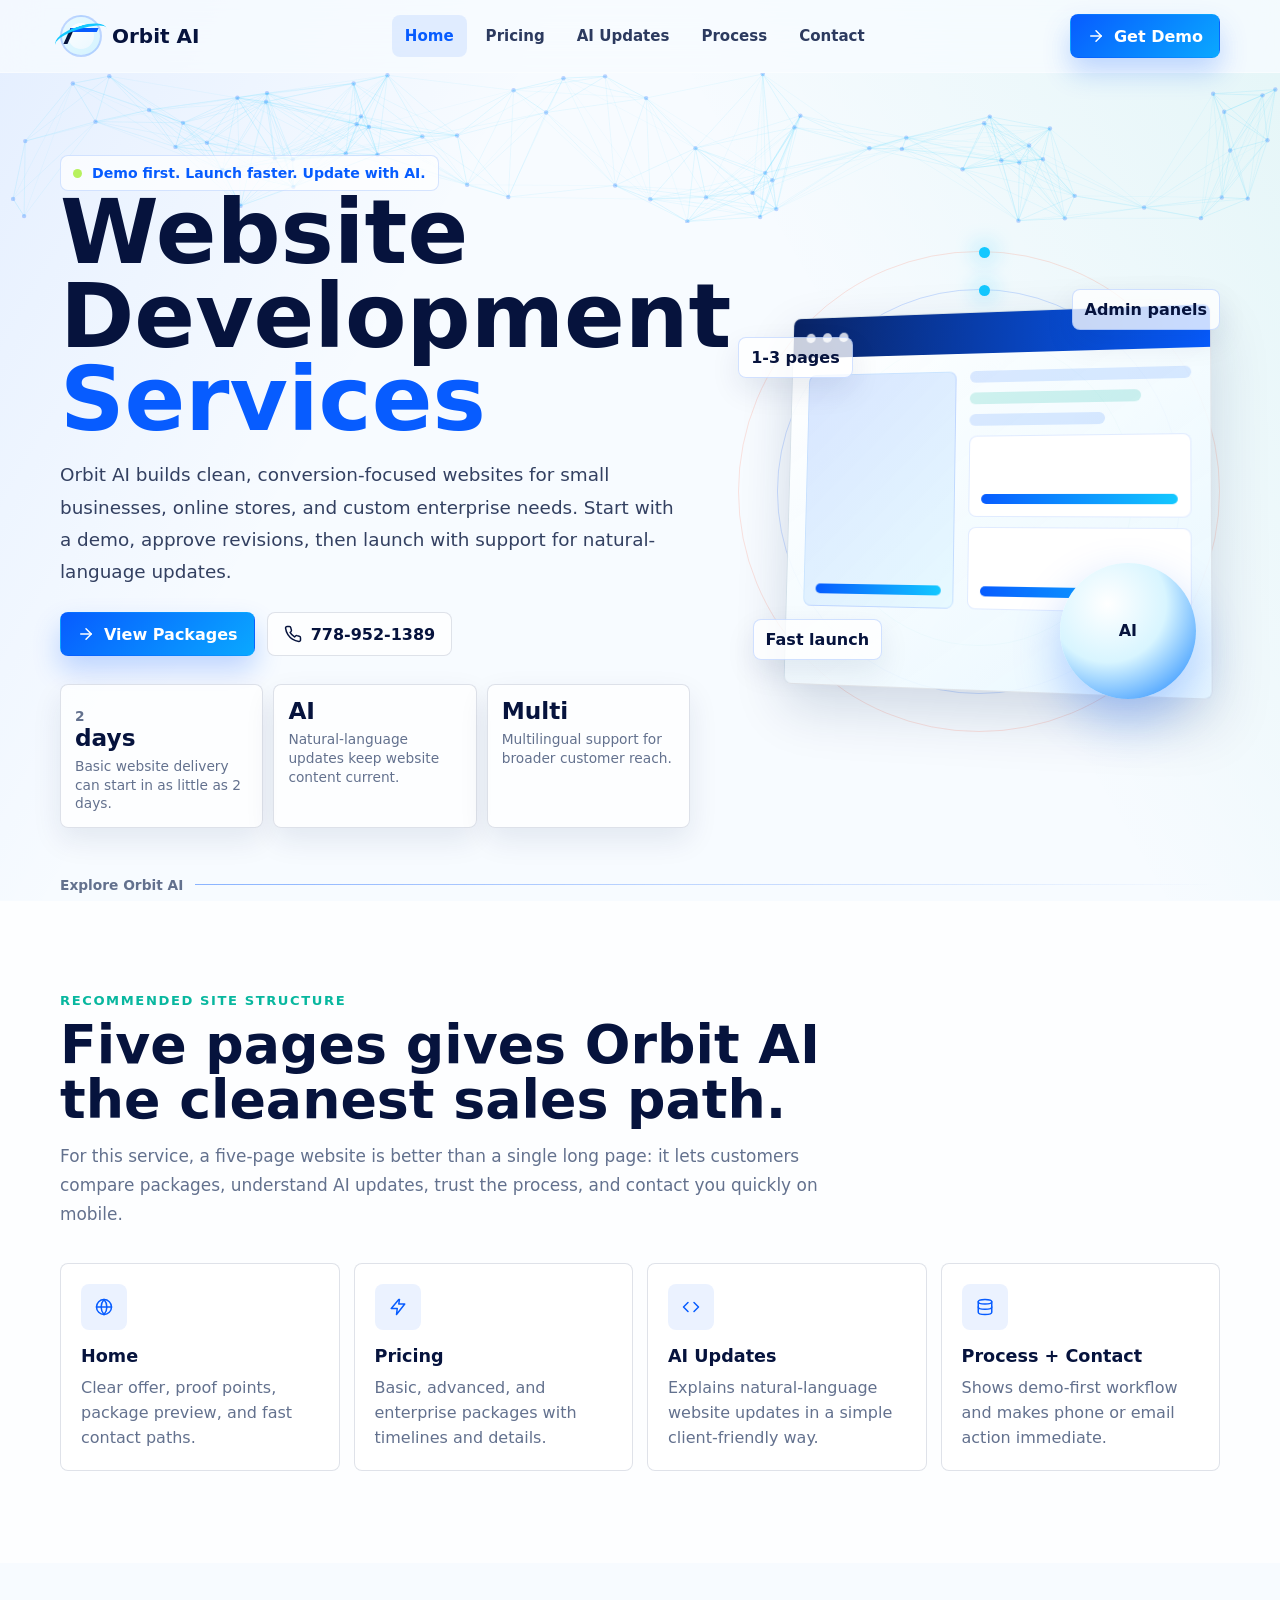
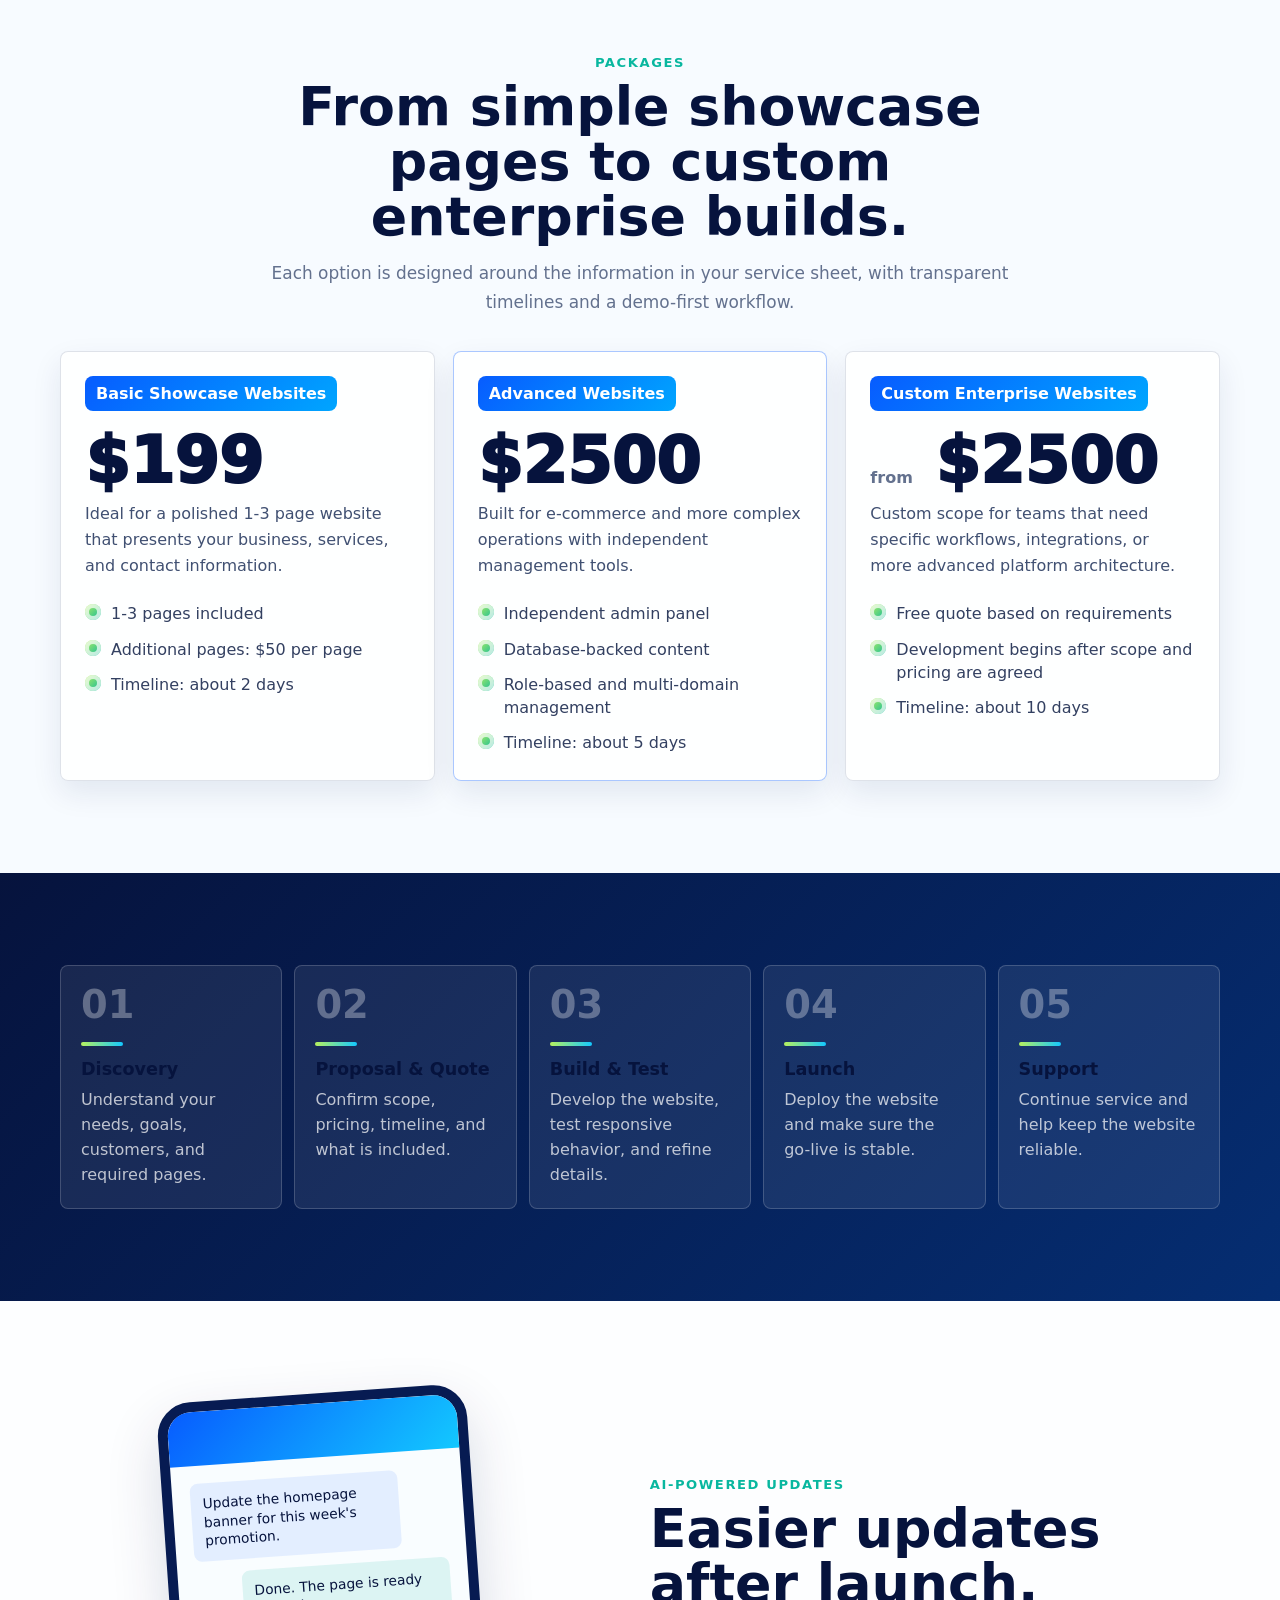
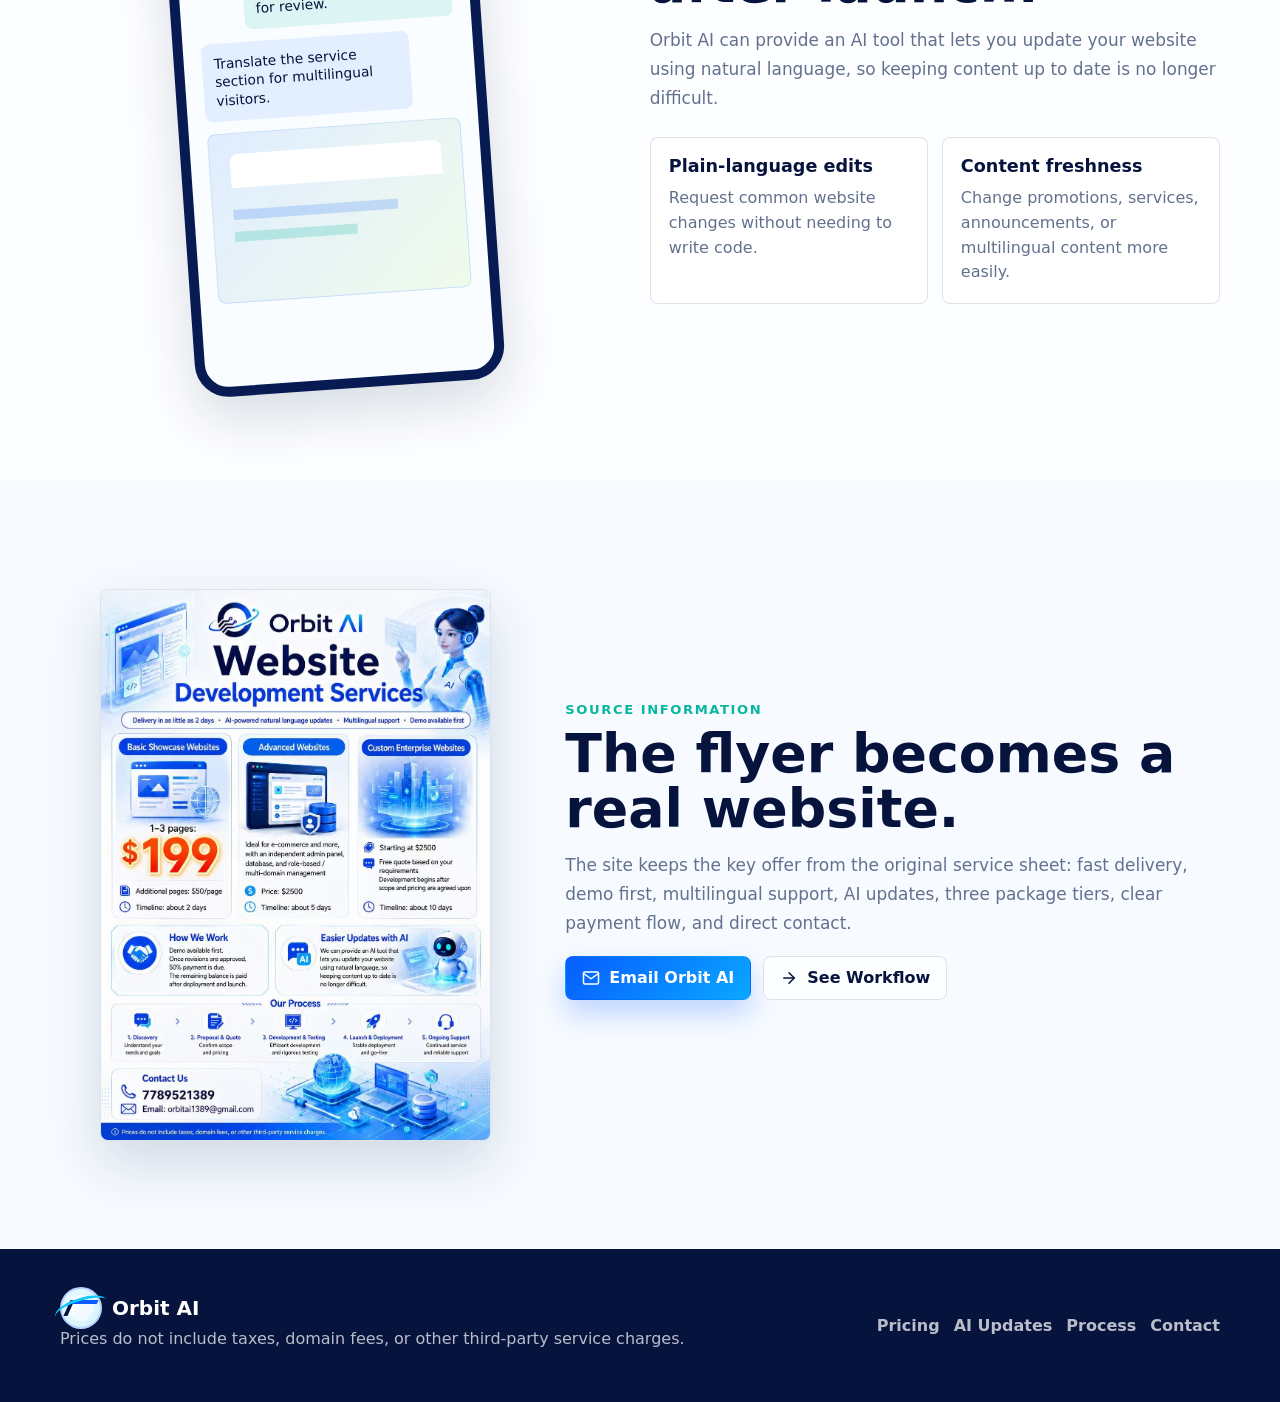
==== index.html @ 285c605f "Build Orbit AI website" ====
<!doctype html>
<html lang="en">
  <head>
    <meta charset="utf-8">
    <meta name="viewport" content="width=device-width, initial-scale=1">
    <title>Orbit AI - Website Development Services</title>
    <meta name="description" content="Orbit AI builds fast, multilingual websites with AI-powered updates, demos first, and launch timelines starting from 2 days.">
    <link rel="stylesheet" href="styles.css">
  </head>
  <body>
    <header class="site-header">
      <div class="nav-wrap">
        <a class="brand" href="index.html" aria-label="Orbit AI home"><span class="brand-mark"></span><span>Orbit AI</span></a>
        <nav class="nav-links" aria-label="Main navigation">
          <a class="active" href="index.html">Home</a>
          <a href="pricing.html">Pricing</a>
          <a href="ai-updates.html">AI Updates</a>
          <a href="process.html">Process</a>
          <a href="contact.html">Contact</a>
        </nav>
        <div class="nav-actions">
          <a class="button primary" href="contact.html" data-icon="arrow">Get Demo</a>
          <button class="icon-button" type="button" data-menu aria-label="Open menu" aria-expanded="false"></button>
        </div>
      </div>
    </header>

    <main>
      <section class="hero">
        <canvas class="mesh-canvas" aria-hidden="true"></canvas>
        <div class="hero-inner">
          <div>
            <div class="eyebrow reveal"><span class="pulse-dot"></span>Demo first. Launch faster. Update with AI.</div>
            <h1 class="reveal">Website Development <span class="accent">Services</span></h1>
            <p class="hero-copy reveal">Orbit AI builds clean, conversion-focused websites for small businesses, online stores, and custom enterprise needs. Start with a demo, approve revisions, then launch with support for natural-language updates.</p>
            <div class="hero-actions reveal">
              <a class="button primary" href="pricing.html" data-icon="arrow">View Packages</a>
              <a class="button secondary" href="tel:7789521389" data-icon="phone">778-952-1389</a>
            </div>
            <div class="hero-proof reveal">
              <div class="proof-item"><strong><span data-count="2">0</span> days</strong><span>Basic website delivery can start in as little as 2 days.</span></div>
              <div class="proof-item"><strong>AI</strong><span>Natural-language updates keep website content current.</span></div>
              <div class="proof-item"><strong>Multi</strong><span>Multilingual support for broader customer reach.</span></div>
            </div>
          </div>
          <div class="hero-visual reveal" aria-hidden="true">
            <div class="orbit-stage">
              <div class="orbit-ring"></div>
              <div class="orbit-ring"></div>
              <div class="orbit-ring"></div>
              <div class="device-shell">
                <div class="browser-top"><i></i><i></i><i></i></div>
                <div class="browser-grid">
                  <div class="browser-card tall"></div>
                  <div class="browser-lines"><span></span><span></span><span></span><div class="browser-card"></div><div class="browser-card"></div></div>
                </div>
              </div>
              <div class="ai-chip">AI</div>
              <div class="tech-pill one">1-3 pages</div>
              <div class="tech-pill two">Admin panels</div>
              <div class="tech-pill three">Fast launch</div>
            </div>
          </div>
        </div>
        <div class="scroll-cue"><span>Explore Orbit AI</span><span class="scroll-line"></span></div>
      </section>

      <section class="section white">
        <div class="container">
          <div class="section-head reveal">
            <div class="kicker">Recommended Site Structure</div>
            <h2>Five pages gives Orbit AI the cleanest sales path.</h2>
            <p class="lead">For this service, a five-page website is better than a single long page: it lets customers compare packages, understand AI updates, trust the process, and contact you quickly on mobile.</p>
          </div>
          <div class="feature-strip">
            <article class="feature-tile reveal"><div class="feature-icon" data-icon="globe"></div><h3>Home</h3><p>Clear offer, proof points, package preview, and fast contact paths.</p></article>
            <article class="feature-tile reveal"><div class="feature-icon" data-icon="spark"></div><h3>Pricing</h3><p>Basic, advanced, and enterprise packages with timelines and details.</p></article>
            <article class="feature-tile reveal"><div class="feature-icon" data-icon="code"></div><h3>AI Updates</h3><p>Explains natural-language website updates in a simple client-friendly way.</p></article>
            <article class="feature-tile reveal"><div class="feature-icon" data-icon="database"></div><h3>Process + Contact</h3><p>Shows demo-first workflow and makes phone or email action immediate.</p></article>
          </div>
        </div>
      </section>

      <section class="section" id="packages">
        <div class="container">
          <div class="section-head center reveal">
            <div class="kicker">Packages</div>
            <h2>From simple showcase pages to custom enterprise builds.</h2>
            <p class="lead">Each option is designed around the information in your service sheet, with transparent timelines and a demo-first workflow.</p>
          </div>
          <div class="plans-grid">
            <article class="plan-card reveal">
              <span class="plan-label">Basic Showcase Websites</span>
              <div class="price">$199</div>
              <p>Ideal for a polished 1-3 page website that presents your business, services, and contact information.</p>
              <ul class="check-list">
                <li>1-3 pages included</li>
                <li>Additional pages: $50 per page</li>
                <li>Timeline: about 2 days</li>
              </ul>
            </article>
            <article class="plan-card featured reveal">
              <span class="plan-label">Advanced Websites</span>
              <div class="price">$2500</div>
              <p>Built for e-commerce and more complex operations with independent management tools.</p>
              <ul class="check-list">
                <li>Independent admin panel</li>
                <li>Database-backed content</li>
                <li>Role-based and multi-domain management</li>
                <li>Timeline: about 5 days</li>
              </ul>
            </article>
            <article class="plan-card reveal">
              <span class="plan-label">Custom Enterprise Websites</span>
              <div class="price"><small>from</small> $2500</div>
              <p>Custom scope for teams that need specific workflows, integrations, or more advanced platform architecture.</p>
              <ul class="check-list">
                <li>Free quote based on requirements</li>
                <li>Development begins after scope and pricing are agreed</li>
                <li>Timeline: about 10 days</li>
              </ul>
            </article>
          </div>
        </div>
      </section>

      <section class="section dark">
        <div class="container">
          <div class="process-row">
            <article class="process-card reveal"><h3>Discovery</h3><p>Understand your needs, goals, customers, and required pages.</p></article>
            <article class="process-card reveal"><h3>Proposal & Quote</h3><p>Confirm scope, pricing, timeline, and what is included.</p></article>
            <article class="process-card reveal"><h3>Build & Test</h3><p>Develop the website, test responsive behavior, and refine details.</p></article>
            <article class="process-card reveal"><h3>Launch</h3><p>Deploy the website and make sure the go-live is stable.</p></article>
            <article class="process-card reveal"><h3>Support</h3><p>Continue service and help keep the website reliable.</p></article>
          </div>
        </div>
      </section>

      <section class="section white">
        <div class="container split">
          <div class="split-art reveal">
            <div class="phone-mock" aria-hidden="true">
              <div class="phone-top"></div>
              <div class="phone-screen">
                <div class="chat-bubble">Update the homepage banner for this week's promotion.</div>
                <div class="chat-bubble">Done. The page is ready for review.</div>
                <div class="chat-bubble">Translate the service section for multilingual visitors.</div>
                <div class="chat-result"></div>
              </div>
            </div>
          </div>
          <div class="split-copy reveal">
            <div class="kicker">AI-Powered Updates</div>
            <h2>Easier updates after launch.</h2>
            <p class="lead">Orbit AI can provide an AI tool that lets you update your website using natural language, so keeping content up to date is no longer difficult.</p>
            <div class="mini-grid">
              <article class="mini-card"><h3>Plain-language edits</h3><p>Request common website changes without needing to write code.</p></article>
              <article class="mini-card"><h3>Content freshness</h3><p>Change promotions, services, announcements, or multilingual content more easily.</p></article>
            </div>
          </div>
        </div>
      </section>

      <section class="section">
        <div class="container flyer-band">
          <figure class="flyer-frame reveal">
            <img src="assets/orbit-ai-services.jpg" alt="Orbit AI website development services flyer with pricing and process details">
          </figure>
          <div class="reveal">
            <div class="kicker">Source Information</div>
            <h2>The flyer becomes a real website.</h2>
            <p class="lead">The site keeps the key offer from the original service sheet: fast delivery, demo first, multilingual support, AI updates, three package tiers, clear payment flow, and direct contact.</p>
            <div class="hero-actions">
              <a class="button primary" href="contact.html" data-icon="mail">Email Orbit AI</a>
              <a class="button secondary" href="process.html" data-icon="arrow">See Workflow</a>
            </div>
          </div>
        </div>
      </section>
    </main>

    <footer class="footer">
      <div class="footer-inner">
        <div><a class="brand" href="index.html"><span class="brand-mark"></span><span>Orbit AI</span></a><p>Prices do not include taxes, domain fees, or other third-party service charges.</p></div>
        <div class="footer-links"><a href="pricing.html">Pricing</a><a href="ai-updates.html">AI Updates</a><a href="process.html">Process</a><a href="contact.html">Contact</a></div>
      </div>
    </footer>
    <div class="bottom-cta"><a class="button secondary" href="tel:7789521389" data-icon="phone">Call</a><a class="button primary" href="contact.html" data-icon="mail">Contact</a></div>
    <script src="site.js"></script>
  </body>
</html>
---- styles.css ----
:root {
  --ink: #06133d;
  --text: #172344;
  --muted: #63718e;
  --line: rgba(15, 37, 86, 0.13);
  --blue: #075cff;
  --cyan: #13c8ff;
  --teal: #08b79f;
  --lime: #b7f15e;
  --coral: #ff6b4a;
  --paper: #f7fbff;
  --white: #ffffff;
  --shadow: 0 22px 55px rgba(4, 35, 90, 0.16);
  --soft-shadow: 0 12px 30px rgba(4, 35, 90, 0.09);
  --radius: 8px;
  --container: min(1160px, calc(100vw - 40px));
  font-family: ui-sans-serif, system-ui, -apple-system, BlinkMacSystemFont, "Segoe UI", Arial, sans-serif;
}

* {
  box-sizing: border-box;
}

html {
  scroll-behavior: smooth;
  overflow-x: hidden;
}

body {
  margin: 0;
  color: var(--text);
  background: var(--paper);
  overflow-x: hidden;
}

body.menu-open {
  overflow: hidden;
}

body::before {
  content: "";
  position: fixed;
  inset: 0;
  z-index: -3;
  background:
    linear-gradient(120deg, rgba(7, 92, 255, 0.08), transparent 32%),
    linear-gradient(240deg, rgba(8, 183, 159, 0.08), transparent 36%),
    #f7fbff;
}

a {
  color: inherit;
  text-decoration: none;
}

img {
  display: block;
  max-width: 100%;
}

button,
input,
textarea {
  font: inherit;
}

.site-header {
  position: sticky;
  top: 0;
  z-index: 20;
  border-bottom: 1px solid rgba(255, 255, 255, 0.4);
  background: rgba(247, 251, 255, 0.76);
  backdrop-filter: blur(18px);
}

.nav-wrap {
  width: var(--container);
  min-height: 72px;
  margin: 0 auto;
  display: flex;
  align-items: center;
  justify-content: space-between;
  gap: 18px;
}

.brand {
  display: inline-flex;
  align-items: center;
  gap: 10px;
  font-weight: 860;
  color: var(--ink);
  letter-spacing: 0;
}

.brand-mark {
  width: 42px;
  height: 42px;
  border: 2px solid rgba(7, 92, 255, 0.25);
  border-radius: 50%;
  position: relative;
  display: grid;
  place-items: center;
  background: linear-gradient(140deg, #fff, #e8f7ff);
  box-shadow: inset 0 0 0 6px rgba(19, 200, 255, 0.09);
}

.brand-mark::before {
  content: "";
  width: 24px;
  height: 12px;
  border-top: 4px solid var(--blue);
  border-left: 4px solid var(--ink);
  transform: skewX(-24deg);
}

.brand-mark::after {
  content: "";
  position: absolute;
  width: 54px;
  height: 18px;
  border-top: 3px solid var(--cyan);
  border-radius: 50%;
  transform: rotate(-18deg);
}

.brand span {
  font-size: 1.25rem;
}

.nav-links {
  display: flex;
  align-items: center;
  gap: 6px;
}

.nav-links a {
  min-height: 42px;
  display: inline-flex;
  align-items: center;
  padding: 0 13px;
  border-radius: var(--radius);
  color: #2c3a5f;
  font-weight: 680;
  font-size: 0.94rem;
}

.nav-links a:hover,
.nav-links a.active {
  background: rgba(7, 92, 255, 0.09);
  color: var(--blue);
}

.nav-actions {
  display: flex;
  align-items: center;
  gap: 10px;
}

.icon-button {
  width: 44px;
  height: 44px;
  border: 1px solid var(--line);
  border-radius: var(--radius);
  display: none;
  place-items: center;
  background: var(--white);
  color: var(--ink);
  cursor: pointer;
}

.icon-button svg,
.button svg,
.mini-link svg,
.feature-icon svg {
  width: 18px;
  height: 18px;
  stroke: currentColor;
  stroke-width: 2;
  fill: none;
  stroke-linecap: round;
  stroke-linejoin: round;
}

.button {
  min-height: 44px;
  display: inline-flex;
  align-items: center;
  justify-content: center;
  gap: 9px;
  padding: 0 16px;
  border: 1px solid transparent;
  border-radius: var(--radius);
  font-weight: 780;
  cursor: pointer;
  transition: transform 180ms ease, box-shadow 180ms ease, background 180ms ease;
}

.button:hover {
  transform: translateY(-2px);
}

.button.primary {
  color: var(--white);
  background: linear-gradient(135deg, var(--blue), #0aa8ff);
  box-shadow: 0 14px 28px rgba(7, 92, 255, 0.24);
}

.button.secondary {
  color: var(--ink);
  border-color: var(--line);
  background: rgba(255, 255, 255, 0.78);
}

.hero {
  position: relative;
  min-height: calc(100svh - 72px);
  display: grid;
  align-items: center;
  overflow: hidden;
  isolation: isolate;
}

.hero .mesh-canvas {
  position: absolute;
  inset: 0;
  z-index: -2;
  opacity: 0.9;
}

.hero-inner {
  width: var(--container);
  margin: 0 auto;
  padding: 74px 0 46px;
  display: grid;
  grid-template-columns: minmax(0, 1.02fr) minmax(330px, 0.78fr);
  gap: 48px;
  align-items: center;
}

.eyebrow {
  display: inline-flex;
  align-items: center;
  gap: 10px;
  width: fit-content;
  padding: 9px 12px;
  border: 1px solid rgba(7, 92, 255, 0.16);
  border-radius: var(--radius);
  background: rgba(255, 255, 255, 0.7);
  color: var(--blue);
  font-weight: 790;
  font-size: 0.88rem;
}

.pulse-dot {
  width: 9px;
  height: 9px;
  border-radius: 50%;
  background: var(--lime);
  box-shadow: 0 0 0 0 rgba(183, 241, 94, 0.62);
  animation: pulse 1.7s infinite;
}

h1,
h2,
h3,
p {
  margin-top: 0;
}

h1 {
  margin-bottom: 18px;
  color: var(--ink);
  font-size: clamp(3rem, 7vw, 6.6rem);
  line-height: 0.93;
  letter-spacing: 0;
}

h1 .accent,
h2 .accent {
  color: var(--blue);
}

.hero-copy {
  max-width: 660px;
  color: #334061;
  font-size: 1.15rem;
  line-height: 1.75;
  margin-bottom: 24px;
}

.hero-actions {
  display: flex;
  flex-wrap: wrap;
  gap: 12px;
  margin-bottom: 28px;
}

.hero-proof {
  display: grid;
  grid-template-columns: repeat(3, minmax(0, 1fr));
  gap: 10px;
  max-width: 650px;
}

.proof-item {
  min-height: 74px;
  padding: 14px;
  border: 1px solid var(--line);
  border-radius: var(--radius);
  background: rgba(255, 255, 255, 0.74);
  box-shadow: var(--soft-shadow);
}

.proof-item strong {
  display: block;
  color: var(--ink);
  font-size: 1.45rem;
  line-height: 1;
}

.proof-item span {
  display: block;
  margin-top: 8px;
  color: var(--muted);
  font-size: 0.86rem;
  line-height: 1.35;
}

.hero-visual {
  position: relative;
  min-height: 540px;
  display: grid;
  place-items: center;
}

.orbit-stage {
  position: relative;
  width: min(500px, 100%);
  aspect-ratio: 1;
}

.orbit-ring {
  position: absolute;
  inset: 8%;
  border: 1px solid rgba(7, 92, 255, 0.18);
  border-radius: 50%;
  animation: spin 18s linear infinite;
}

.orbit-ring:nth-child(2) {
  inset: 18%;
  border-color: rgba(8, 183, 159, 0.24);
  animation-duration: 13s;
  animation-direction: reverse;
}

.orbit-ring:nth-child(3) {
  inset: 0;
  border-color: rgba(255, 107, 74, 0.18);
  animation-duration: 24s;
}

.orbit-ring::before {
  content: "";
  position: absolute;
  top: -5px;
  left: 50%;
  width: 11px;
  height: 11px;
  border-radius: 50%;
  background: var(--cyan);
  box-shadow: 0 0 22px rgba(19, 200, 255, 0.9);
}

.device-shell {
  position: absolute;
  inset: 12% 3% 9% 8%;
  border: 1px solid rgba(6, 19, 61, 0.11);
  border-radius: var(--radius);
  background: linear-gradient(145deg, rgba(255, 255, 255, 0.92), rgba(232, 247, 255, 0.88));
  box-shadow: var(--shadow);
  overflow: hidden;
  transform: perspective(900px) rotateY(-10deg) rotateX(4deg);
}

.browser-top {
  height: 42px;
  display: flex;
  align-items: center;
  gap: 8px;
  padding: 0 14px;
  background: linear-gradient(90deg, #092364, #075cff);
}

.browser-top i {
  width: 10px;
  height: 10px;
  border-radius: 50%;
  background: rgba(255, 255, 255, 0.8);
}

.browser-grid {
  padding: 18px;
  display: grid;
  grid-template-columns: 0.72fr 1fr;
  gap: 14px;
}

.browser-card {
  border-radius: var(--radius);
  border: 1px solid rgba(7, 92, 255, 0.12);
  background: var(--white);
  min-height: 82px;
  position: relative;
  overflow: hidden;
}

.browser-card::after {
  content: "";
  position: absolute;
  inset: auto 12px 12px 12px;
  height: 10px;
  border-radius: 99px;
  background: linear-gradient(90deg, var(--blue), var(--cyan));
}

.browser-card.tall {
  min-height: 178px;
  background:
    linear-gradient(135deg, rgba(7, 92, 255, 0.16), rgba(19, 200, 255, 0.1)),
    var(--white);
}

.browser-lines {
  display: grid;
  gap: 10px;
}

.browser-lines span {
  height: 12px;
  border-radius: 99px;
  background: rgba(7, 92, 255, 0.13);
  animation: shimmer 2.8s ease-in-out infinite;
}

.browser-lines span:nth-child(2) {
  width: 78%;
  background: rgba(8, 183, 159, 0.18);
}

.browser-lines span:nth-child(3) {
  width: 62%;
}

.ai-chip {
  position: absolute;
  right: 5%;
  bottom: 7%;
  width: 136px;
  height: 136px;
  display: grid;
  place-items: center;
  border-radius: 50%;
  background:
    radial-gradient(circle at 35% 30%, #ffffff, #d8f5ff 45%, #0a7dff);
  color: var(--ink);
  font-weight: 900;
  box-shadow: 0 22px 48px rgba(7, 92, 255, 0.28);
  animation: float 4.5s ease-in-out infinite;
}

.tech-pill {
  position: absolute;
  padding: 10px 12px;
  border: 1px solid rgba(7, 92, 255, 0.18);
  border-radius: var(--radius);
  background: rgba(255, 255, 255, 0.78);
  color: var(--ink);
  font-weight: 760;
  box-shadow: var(--soft-shadow);
  animation: drift 5s ease-in-out infinite;
}

.tech-pill.one {
  left: 0;
  top: 18%;
}

.tech-pill.two {
  right: 0;
  top: 8%;
  animation-delay: -1s;
}

.tech-pill.three {
  left: 3%;
  bottom: 15%;
  animation-delay: -2s;
}

.scroll-cue {
  width: var(--container);
  margin: -14px auto 0;
  display: flex;
  align-items: center;
  gap: 12px;
  color: var(--muted);
  font-size: 0.86rem;
  font-weight: 680;
}

.scroll-line {
  height: 1px;
  flex: 1;
  background: linear-gradient(90deg, rgba(7, 92, 255, 0.45), transparent);
}

.section {
  padding: 92px 0;
}

.section.tight {
  padding: 64px 0;
}

.section.white {
  background: rgba(255, 255, 255, 0.78);
}

.section.dark {
  color: var(--white);
  background:
    linear-gradient(135deg, rgba(6, 19, 61, 0.98), rgba(5, 47, 117, 0.94)),
    #06133d;
}

.container {
  width: var(--container);
  margin: 0 auto;
}

.section-head {
  max-width: 760px;
  margin-bottom: 34px;
}

.section-head.center {
  margin-left: auto;
  margin-right: auto;
  text-align: center;
}

.kicker {
  color: var(--teal);
  font-size: 0.82rem;
  font-weight: 880;
  text-transform: uppercase;
  letter-spacing: 0.12em;
  margin-bottom: 10px;
}

h2 {
  color: var(--ink);
  font-size: clamp(2rem, 4.2vw, 4.05rem);
  line-height: 1.02;
  letter-spacing: 0;
  margin-bottom: 14px;
}

.dark h2,
.dark h3 {
  color: var(--white);
}

.lead {
  color: var(--muted);
  font-size: 1.06rem;
  line-height: 1.72;
}

.dark .lead {
  color: rgba(255, 255, 255, 0.74);
}

.plans-grid {
  display: grid;
  grid-template-columns: repeat(3, minmax(0, 1fr));
  gap: 18px;
}

.plan-card {
  position: relative;
  min-height: 430px;
  padding: 24px;
  border: 1px solid var(--line);
  border-radius: var(--radius);
  background: rgba(255, 255, 255, 0.86);
  box-shadow: var(--soft-shadow);
  overflow: hidden;
  transition: transform 220ms ease, box-shadow 220ms ease;
}

.plan-card:hover {
  transform: translateY(-5px);
  box-shadow: var(--shadow);
}

.plan-card.featured {
  border-color: rgba(7, 92, 255, 0.34);
}

.plan-card::before {
  content: "";
  position: absolute;
  inset: 0;
  background: radial-gradient(circle at var(--mx, 50%) var(--my, 30%), rgba(19, 200, 255, 0.18), transparent 34%);
  opacity: 0;
  transition: opacity 220ms ease;
}

.plan-card:hover::before {
  opacity: 1;
}

.plan-card > * {
  position: relative;
  z-index: 1;
}

.plan-label {
  display: inline-flex;
  padding: 8px 11px;
  border-radius: var(--radius);
  color: var(--white);
  background: linear-gradient(135deg, var(--blue), #00a5ff);
  font-weight: 820;
}

.price {
  margin: 22px 0 10px;
  color: var(--ink);
  font-size: clamp(3rem, 5vw, 5rem);
  line-height: 0.9;
  font-weight: 920;
}

.price small {
  color: var(--muted);
  font-size: 1rem;
  font-weight: 720;
}

.plan-card p {
  color: #405072;
  line-height: 1.62;
}

.check-list {
  display: grid;
  gap: 12px;
  padding: 0;
  margin: 24px 0 0;
  list-style: none;
}

.check-list li {
  display: flex;
  gap: 10px;
  align-items: flex-start;
  color: #334061;
  line-height: 1.45;
}

.check-list li::before {
  content: "";
  width: 16px;
  height: 16px;
  flex: 0 0 16px;
  margin-top: 2px;
  border-radius: 50%;
  background:
    linear-gradient(135deg, var(--lime), var(--teal));
  box-shadow: inset 0 0 0 4px rgba(255, 255, 255, 0.7);
}

.feature-strip {
  display: grid;
  grid-template-columns: repeat(4, minmax(0, 1fr));
  gap: 14px;
  margin-top: 22px;
}

.feature-tile {
  min-height: 160px;
  padding: 20px;
  border: 1px solid var(--line);
  border-radius: var(--radius);
  background: rgba(255, 255, 255, 0.78);
}

.feature-icon {
  width: 46px;
  height: 46px;
  display: grid;
  place-items: center;
  border-radius: var(--radius);
  color: var(--blue);
  background: rgba(7, 92, 255, 0.08);
  margin-bottom: 16px;
}

.feature-tile h3,
.split-copy h3,
.process-card h3,
.contact-panel h3,
.mini-card h3 {
  margin-bottom: 8px;
  color: var(--ink);
  font-size: 1.1rem;
  line-height: 1.24;
}

.feature-tile p,
.process-card p,
.mini-card p {
  color: var(--muted);
  line-height: 1.55;
  margin-bottom: 0;
}

.split {
  display: grid;
  grid-template-columns: minmax(0, 0.95fr) minmax(320px, 1fr);
  gap: 48px;
  align-items: center;
}

.split-art {
  position: relative;
  min-height: 470px;
}

.phone-mock {
  width: min(310px, 72vw);
  aspect-ratio: 0.52;
  margin: 0 auto;
  border-radius: 34px;
  border: 10px solid #071b52;
  background: #f9fdff;
  box-shadow: var(--shadow);
  overflow: hidden;
  transform: rotate(-4deg);
}

.phone-top {
  height: 54px;
  background: linear-gradient(135deg, var(--blue), var(--cyan));
}

.phone-screen {
  padding: 18px;
  display: grid;
  gap: 12px;
}

.chat-bubble {
  width: 82%;
  padding: 11px 12px;
  border-radius: var(--radius);
  background: rgba(7, 92, 255, 0.09);
  color: var(--ink);
  font-size: 0.86rem;
  line-height: 1.35;
  animation: bubbleIn 5s ease-in-out infinite;
}

.chat-bubble:nth-child(2) {
  justify-self: end;
  background: rgba(8, 183, 159, 0.12);
  animation-delay: -1s;
}

.chat-bubble:nth-child(3) {
  animation-delay: -2s;
}

.chat-result {
  min-height: 170px;
  border: 1px solid rgba(7, 92, 255, 0.14);
  border-radius: var(--radius);
  background: linear-gradient(135deg, rgba(7, 92, 255, 0.1), rgba(183, 241, 94, 0.12));
  position: relative;
  overflow: hidden;
}

.chat-result::after {
  content: "";
  position: absolute;
  inset: 20px;
  border-radius: var(--radius);
  background:
    linear-gradient(#fff, #fff) 0 0 / 100% 34px no-repeat,
    linear-gradient(rgba(7, 92, 255, 0.18), rgba(7, 92, 255, 0.18)) 0 56px / 78% 10px no-repeat,
    linear-gradient(rgba(8, 183, 159, 0.22), rgba(8, 183, 159, 0.22)) 0 78px / 58% 10px no-repeat;
}

.split-copy .mini-grid {
  margin-top: 24px;
}

.mini-grid {
  display: grid;
  grid-template-columns: repeat(2, minmax(0, 1fr));
  gap: 14px;
}

.mini-card {
  padding: 18px;
  border: 1px solid var(--line);
  border-radius: var(--radius);
  background: rgba(255, 255, 255, 0.78);
}

.process-row {
  display: grid;
  grid-template-columns: repeat(5, minmax(0, 1fr));
  gap: 12px;
  counter-reset: process;
}

.process-card {
  position: relative;
  min-height: 210px;
  padding: 20px;
  border: 1px solid rgba(255, 255, 255, 0.18);
  border-radius: var(--radius);
  background: rgba(255, 255, 255, 0.08);
  overflow: hidden;
}

.process-card::before {
  counter-increment: process;
  content: "0" counter(process);
  display: block;
  margin-bottom: 34px;
  color: rgba(255, 255, 255, 0.32);
  font-size: 2.4rem;
  font-weight: 900;
  line-height: 1;
}

.process-card::after {
  content: "";
  position: absolute;
  left: 20px;
  top: 76px;
  width: 42px;
  height: 4px;
  border-radius: 99px;
  background: linear-gradient(90deg, var(--lime), var(--cyan));
}

.process-card p {
  color: rgba(255, 255, 255, 0.72);
}

.flyer-band {
  display: grid;
  grid-template-columns: minmax(280px, 0.72fr) minmax(0, 1fr);
  gap: 34px;
  align-items: center;
}

.flyer-frame {
  border: 1px solid var(--line);
  border-radius: var(--radius);
  background: var(--white);
  box-shadow: var(--shadow);
  overflow: hidden;
}

.flyer-frame img {
  width: 100%;
  aspect-ratio: 0.707;
  object-fit: cover;
}

.contact-grid {
  display: grid;
  grid-template-columns: minmax(0, 0.95fr) minmax(320px, 1fr);
  gap: 28px;
}

.contact-panel,
.contact-form {
  padding: 28px;
  border: 1px solid var(--line);
  border-radius: var(--radius);
  background: rgba(255, 255, 255, 0.84);
  box-shadow: var(--soft-shadow);
}

.contact-list {
  display: grid;
  gap: 12px;
  padding: 0;
  margin: 20px 0 0;
  list-style: none;
}

.contact-list a {
  min-height: 54px;
  display: flex;
  align-items: center;
  gap: 12px;
  padding: 12px;
  border: 1px solid rgba(7, 92, 255, 0.13);
  border-radius: var(--radius);
  background: rgba(247, 251, 255, 0.78);
  font-weight: 780;
  color: var(--ink);
}

.contact-list svg {
  width: 22px;
  height: 22px;
  color: var(--blue);
  stroke: currentColor;
  fill: none;
  stroke-width: 2;
}

.form-grid {
  display: grid;
  gap: 12px;
}

.field {
  display: grid;
  gap: 7px;
}

.field label {
  color: var(--ink);
  font-size: 0.88rem;
  font-weight: 780;
}

.field input,
.field textarea,
.field select {
  width: 100%;
  border: 1px solid rgba(6, 19, 61, 0.15);
  border-radius: var(--radius);
  padding: 13px 14px;
  background: var(--white);
  color: var(--text);
}

.field textarea {
  min-height: 132px;
  resize: vertical;
}

.form-note {
  color: var(--muted);
  font-size: 0.86rem;
  line-height: 1.45;
}

.footer {
  padding: 38px 0 calc(38px + env(safe-area-inset-bottom));
  color: rgba(255, 255, 255, 0.72);
  background: #06133d;
}

.footer-inner {
  width: var(--container);
  margin: 0 auto;
  display: grid;
  grid-template-columns: minmax(0, 1fr) auto;
  gap: 24px;
  align-items: center;
}

.footer .brand {
  color: var(--white);
}

.footer-links {
  display: flex;
  gap: 14px;
  flex-wrap: wrap;
  font-weight: 680;
}

.bottom-cta {
  position: fixed;
  left: 12px;
  right: 12px;
  bottom: calc(12px + env(safe-area-inset-bottom));
  z-index: 19;
  display: none;
  grid-template-columns: 1fr 1fr;
  gap: 8px;
  opacity: 0;
  pointer-events: none;
  transform: translateY(14px);
  transition: opacity 180ms ease, transform 180ms ease;
}

.bottom-cta .button {
  min-height: 48px;
  box-shadow: 0 12px 26px rgba(4, 35, 90, 0.2);
}

.has-scrolled .bottom-cta {
  opacity: 1;
  pointer-events: auto;
  transform: translateY(0);
}

.page-hero {
  position: relative;
  overflow: hidden;
  padding: 78px 0 54px;
  background:
    linear-gradient(135deg, rgba(7, 92, 255, 0.1), transparent 40%),
    linear-gradient(230deg, rgba(183, 241, 94, 0.16), transparent 34%);
}

.page-hero .container {
  display: grid;
  grid-template-columns: minmax(0, 0.95fr) minmax(260px, 0.5fr);
  gap: 38px;
  align-items: center;
}

.page-hero h1 {
  font-size: clamp(2.7rem, 5.7vw, 5.4rem);
}

.page-orbit {
  position: relative;
  min-height: 280px;
}

.page-orbit::before,
.page-orbit::after {
  content: "";
  position: absolute;
  border-radius: 50%;
  border: 1px solid rgba(7, 92, 255, 0.18);
  animation: spin 16s linear infinite;
}

.page-orbit::before {
  inset: 20px;
}

.page-orbit::after {
  inset: 68px;
  border-color: rgba(8, 183, 159, 0.28);
  animation-direction: reverse;
}

.page-core {
  position: absolute;
  inset: 98px;
  display: grid;
  place-items: center;
  border-radius: 50%;
  color: var(--white);
  background: linear-gradient(135deg, var(--blue), var(--teal));
  box-shadow: var(--shadow);
  font-weight: 920;
}

.comparison {
  overflow-x: auto;
  border: 1px solid var(--line);
  border-radius: var(--radius);
  background: var(--white);
  box-shadow: var(--soft-shadow);
}

table {
  width: 100%;
  min-width: 740px;
  border-collapse: collapse;
}

th,
td {
  padding: 18px;
  border-bottom: 1px solid var(--line);
  text-align: left;
  vertical-align: top;
}

th {
  color: var(--ink);
  background: #eef7ff;
  font-size: 0.9rem;
}

td {
  color: #394967;
  line-height: 1.52;
}

.timeline {
  display: grid;
  gap: 16px;
}

.timeline-item {
  display: grid;
  grid-template-columns: 80px minmax(0, 1fr);
  gap: 20px;
  padding: 22px;
  border: 1px solid var(--line);
  border-radius: var(--radius);
  background: rgba(255, 255, 255, 0.82);
}

.timeline-num {
  width: 64px;
  height: 64px;
  display: grid;
  place-items: center;
  border-radius: 50%;
  color: var(--white);
  background: linear-gradient(135deg, var(--blue), var(--teal));
  font-weight: 900;
}

.timeline-item h3 {
  margin-bottom: 6px;
  color: var(--ink);
}

.timeline-item p {
  margin-bottom: 0;
  color: var(--muted);
  line-height: 1.6;
}

.faq-list {
  display: grid;
  gap: 12px;
}

.faq-item {
  border: 1px solid var(--line);
  border-radius: var(--radius);
  background: rgba(255, 255, 255, 0.84);
  overflow: hidden;
}

.faq-item summary {
  cursor: pointer;
  padding: 18px 20px;
  color: var(--ink);
  font-weight: 820;
}

.faq-item p {
  padding: 0 20px 18px;
  margin: 0;
  color: var(--muted);
  line-height: 1.62;
}

.reveal {
  opacity: 0;
  transform: translateY(26px);
  transition: opacity 680ms ease, transform 680ms ease;
}

.reveal.visible {
  opacity: 1;
  transform: translateY(0);
}

@keyframes pulse {
  70% {
    box-shadow: 0 0 0 13px rgba(183, 241, 94, 0);
  }
  100% {
    box-shadow: 0 0 0 0 rgba(183, 241, 94, 0);
  }
}

@keyframes spin {
  to {
    transform: rotate(360deg);
  }
}

@keyframes float {
  50% {
    transform: translateY(-18px);
  }
}

@keyframes drift {
  50% {
    transform: translateY(-12px) translateX(8px);
  }
}

@keyframes shimmer {
  50% {
    opacity: 0.45;
    transform: scaleX(0.86);
    transform-origin: left;
  }
}

@keyframes bubbleIn {
  50% {
    transform: translateY(-5px);
    opacity: 0.78;
  }
}

@media (prefers-reduced-motion: reduce) {
  *,
  *::before,
  *::after {
    animation-duration: 1ms !important;
    animation-iteration-count: 1 !important;
    scroll-behavior: auto !important;
    transition-duration: 1ms !important;
  }
}

@media (max-width: 960px) {
  :root {
    --container: calc(100vw - 28px);
  }

  .nav-wrap,
  .container,
  .hero-inner,
  .footer-inner,
  .scroll-cue {
    width: calc(100vw - 28px);
    max-width: 720px;
  }

  .hero-inner > *,
  .split > *,
  .flyer-band > *,
  .contact-grid > *,
  .page-hero .container > * {
    min-width: 0;
  }

  .icon-button {
    display: grid;
  }

  .nav-links {
    position: fixed;
    inset: 72px 0 auto 0;
    display: none;
    padding: 14px;
    border-bottom: 1px solid var(--line);
    background: rgba(247, 251, 255, 0.98);
    box-shadow: var(--soft-shadow);
  }

  .menu-open .nav-links {
    display: grid;
    grid-template-columns: 1fr;
  }

  .nav-links a {
    width: 100%;
    justify-content: center;
  }

  .nav-actions .button {
    display: none;
  }

  .hero-inner,
  .split,
  .flyer-band,
  .contact-grid,
  .page-hero .container {
    grid-template-columns: 1fr;
  }

  .hero {
    min-height: auto;
  }

  .hero-inner {
    padding-top: 42px;
    gap: 18px;
  }

  .hero-visual {
    min-height: 430px;
  }

  .hero-proof,
  .plans-grid,
  .feature-strip,
  .process-row {
    grid-template-columns: 1fr;
  }

  .feature-strip,
  .process-row {
    gap: 12px;
  }

  .mini-grid {
    grid-template-columns: 1fr;
  }

  .section {
    padding: 64px 0;
  }

  .page-hero {
    padding-top: 48px;
  }

  .bottom-cta {
    display: grid;
  }

  .footer {
    padding-bottom: calc(92px + env(safe-area-inset-bottom));
  }

  .footer-inner {
    grid-template-columns: 1fr;
  }
}

@media (max-width: 560px) {
  .brand span {
    font-size: 1.05rem;
  }

  .brand-mark {
    width: 38px;
    height: 38px;
  }

  h1 {
    font-size: clamp(2.32rem, 10.8vw, 3.05rem);
    line-height: 1.04;
    max-width: 100%;
  }

  .hero-copy,
  .lead {
    font-size: 1rem;
  }

  .hero-copy {
    max-width: 100%;
  }

  .hero-actions {
    display: grid;
  }

  .button {
    width: 100%;
  }

  .device-shell {
    inset: 16% 2% 12% 4%;
    transform: perspective(700px) rotateY(-5deg) rotateX(3deg);
  }

  .ai-chip {
    width: 106px;
    height: 106px;
    font-size: 0.9rem;
  }

  .tech-pill {
    font-size: 0.78rem;
    padding: 8px 9px;
  }

  .plan-card {
    min-height: auto;
  }

  .timeline-item {
    grid-template-columns: 1fr;
  }

  .contact-panel,
  .contact-form {
    padding: 20px;
  }
}
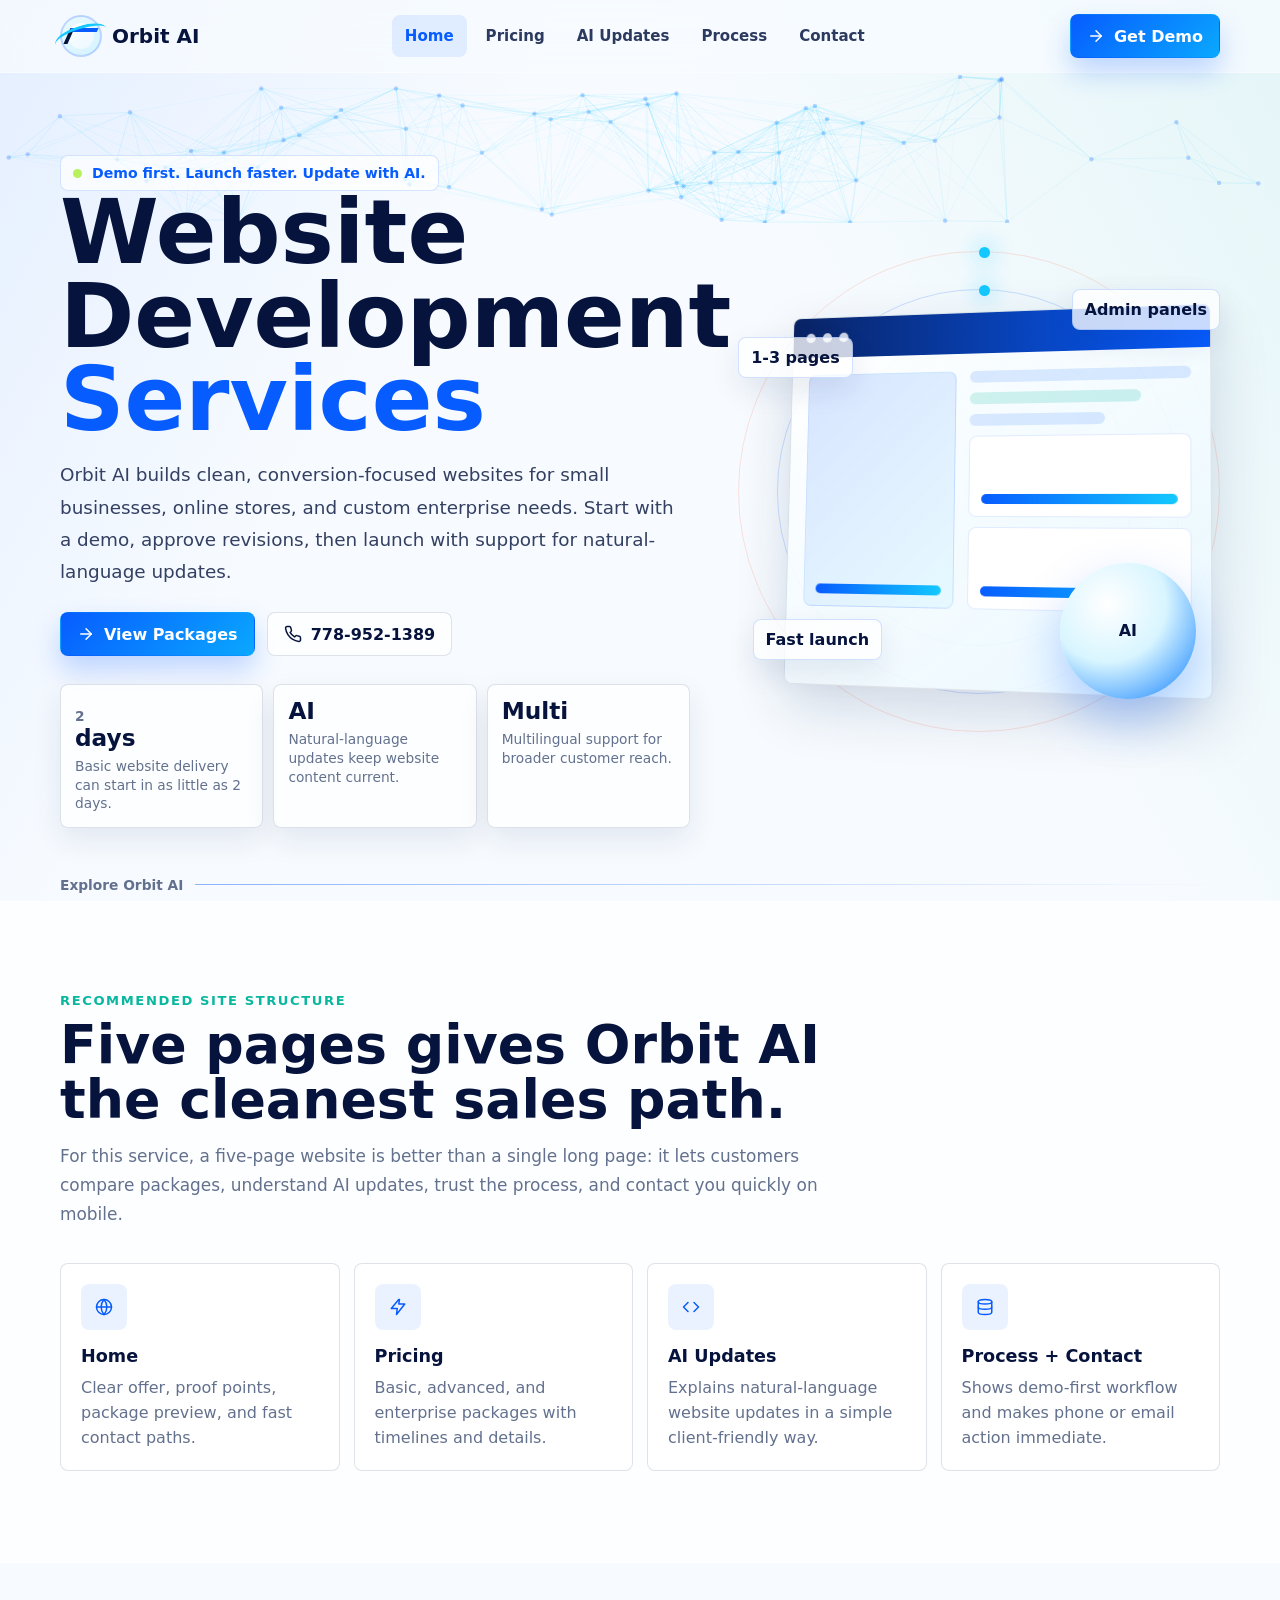
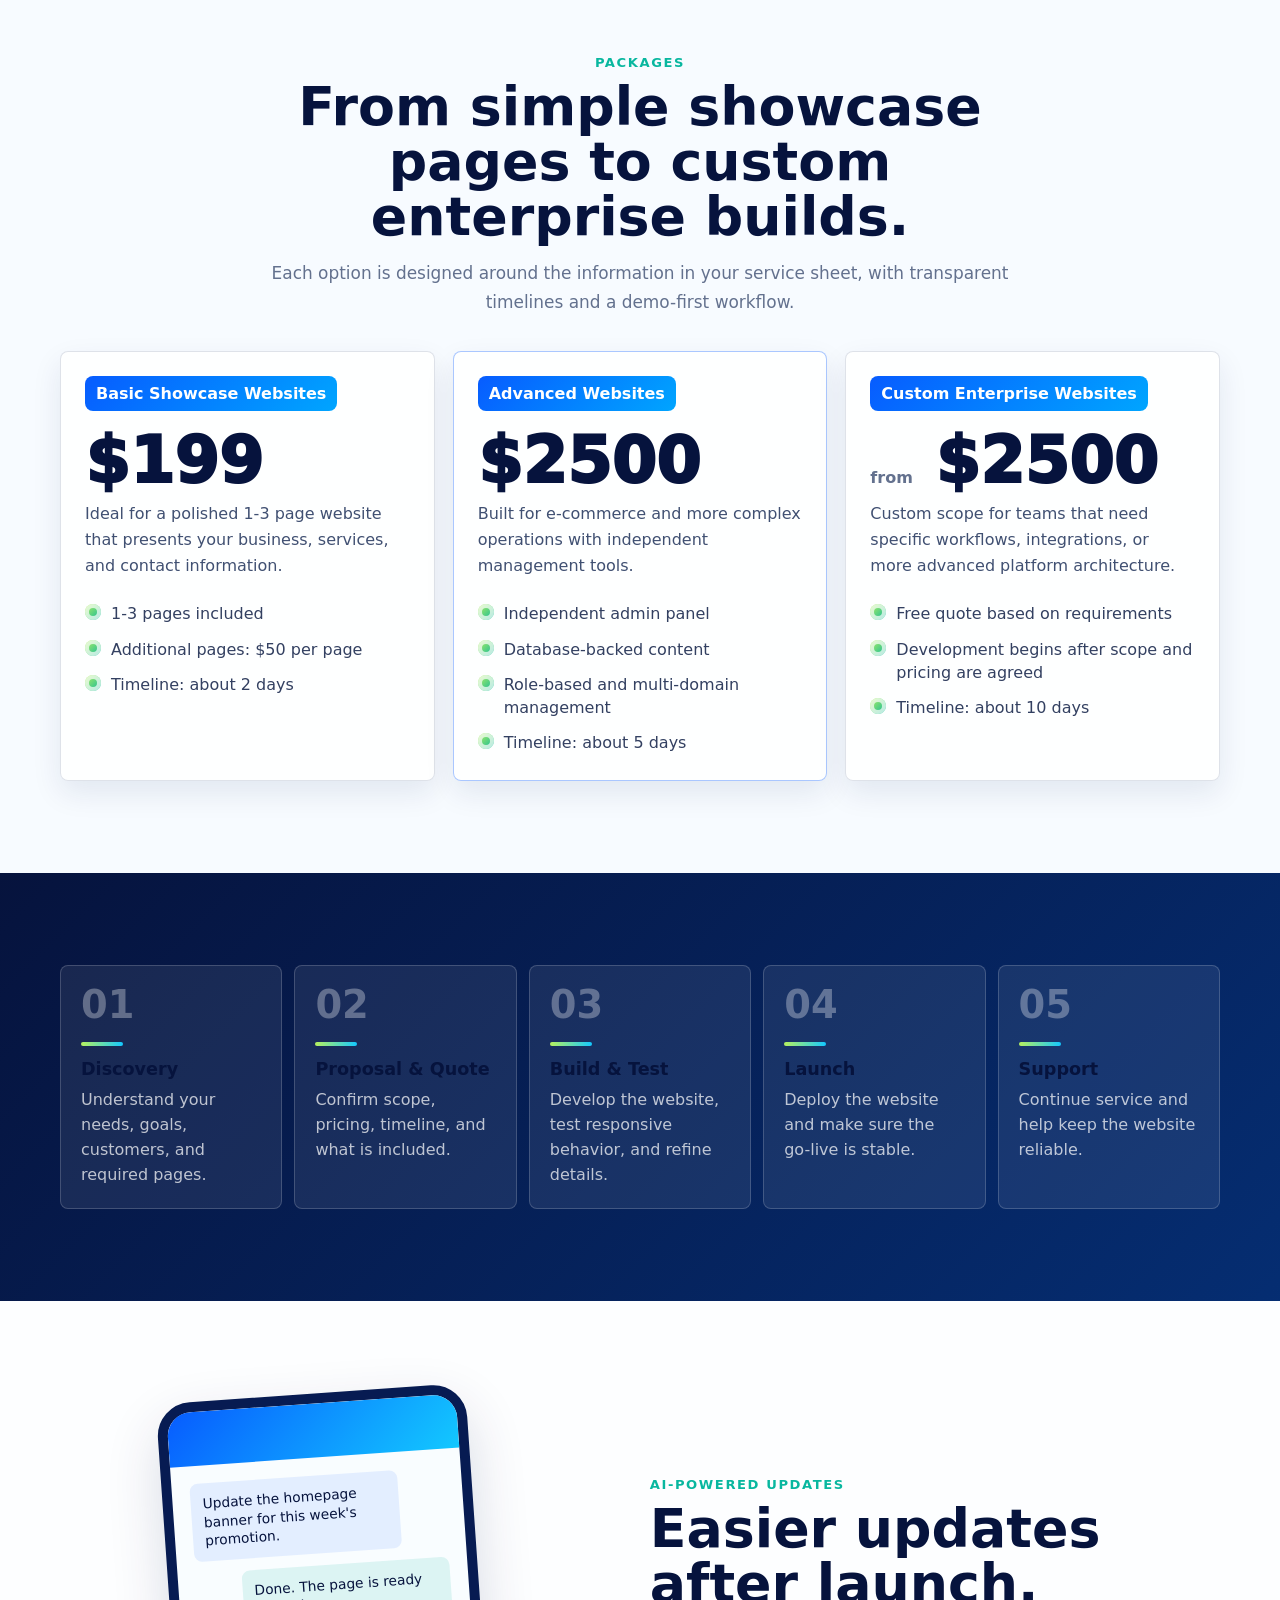
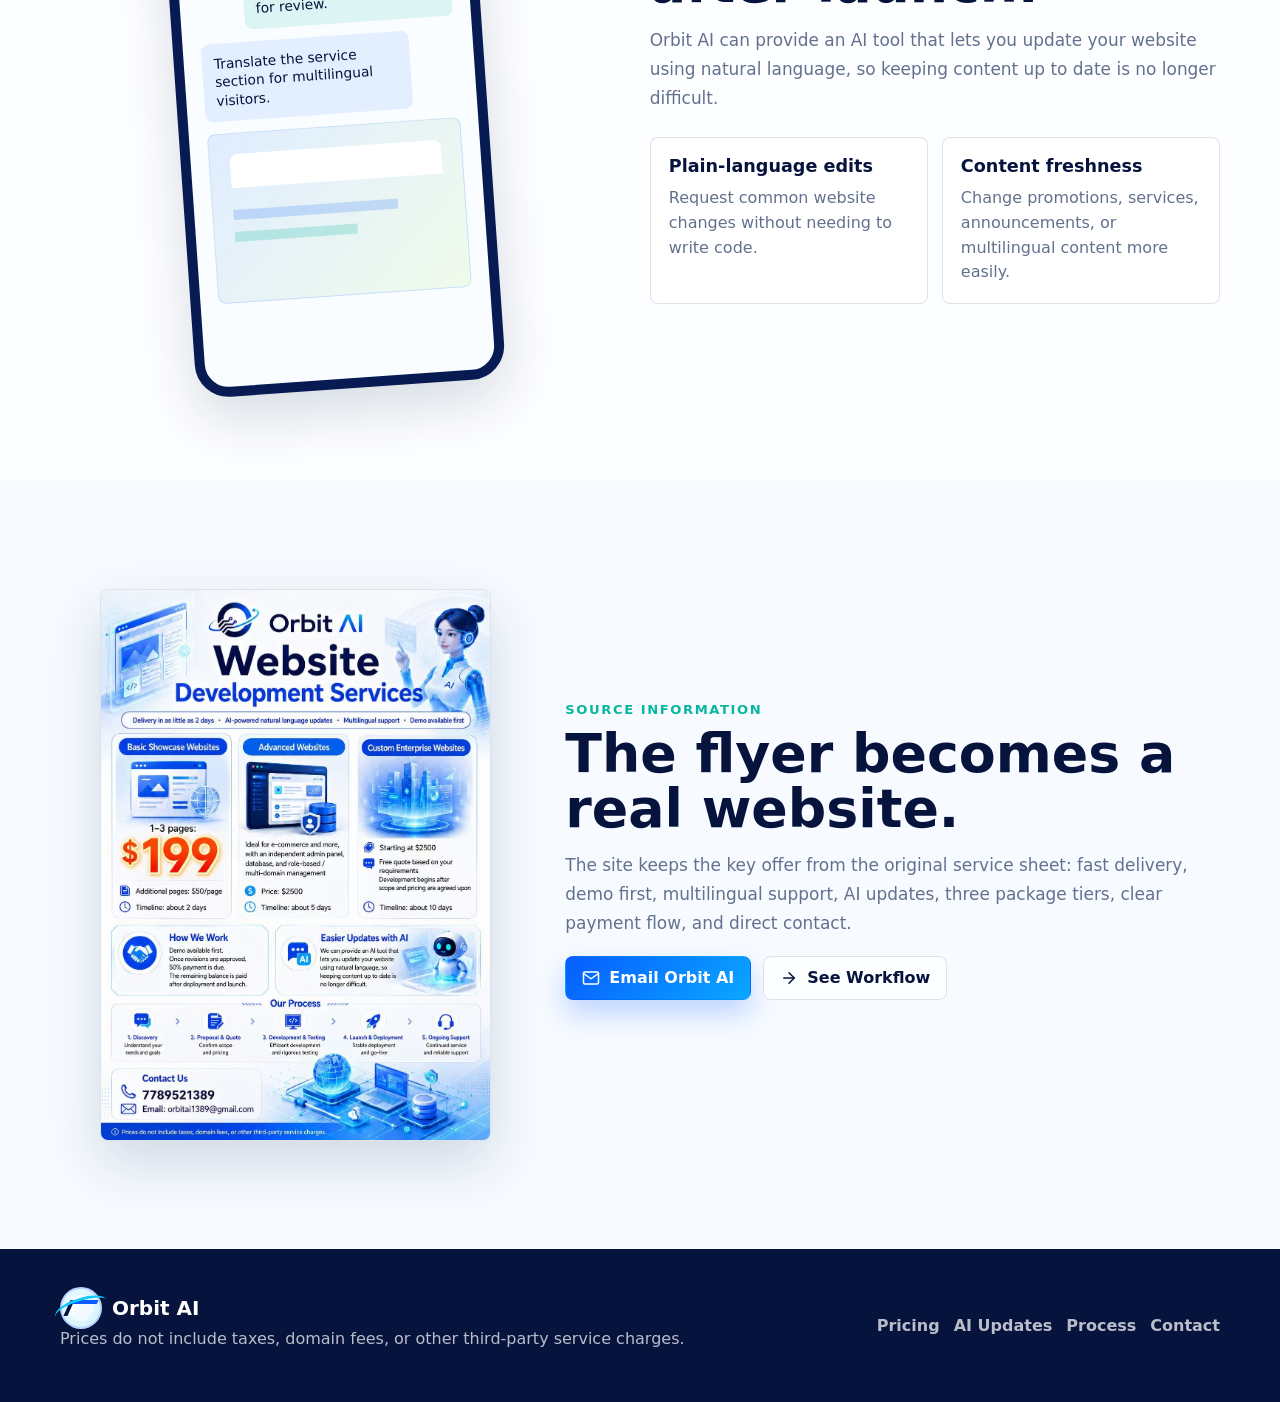
==== commit 91fba177: "Add Orbit AI favicon" ====
--- a/index.html
+++ b/index.html
@@ -5,6 +5,7 @@
     <meta name="viewport" content="width=device-width, initial-scale=1">
     <title>Orbit AI - Website Development Services</title>
     <meta name="description" content="Orbit AI builds fast, multilingual websites with AI-powered updates, demos first, and launch timelines starting from 2 days.">
+    <link rel="icon" href="favicon.svg" type="image/svg+xml">
     <link rel="stylesheet" href="styles.css">
   </head>
   <body>
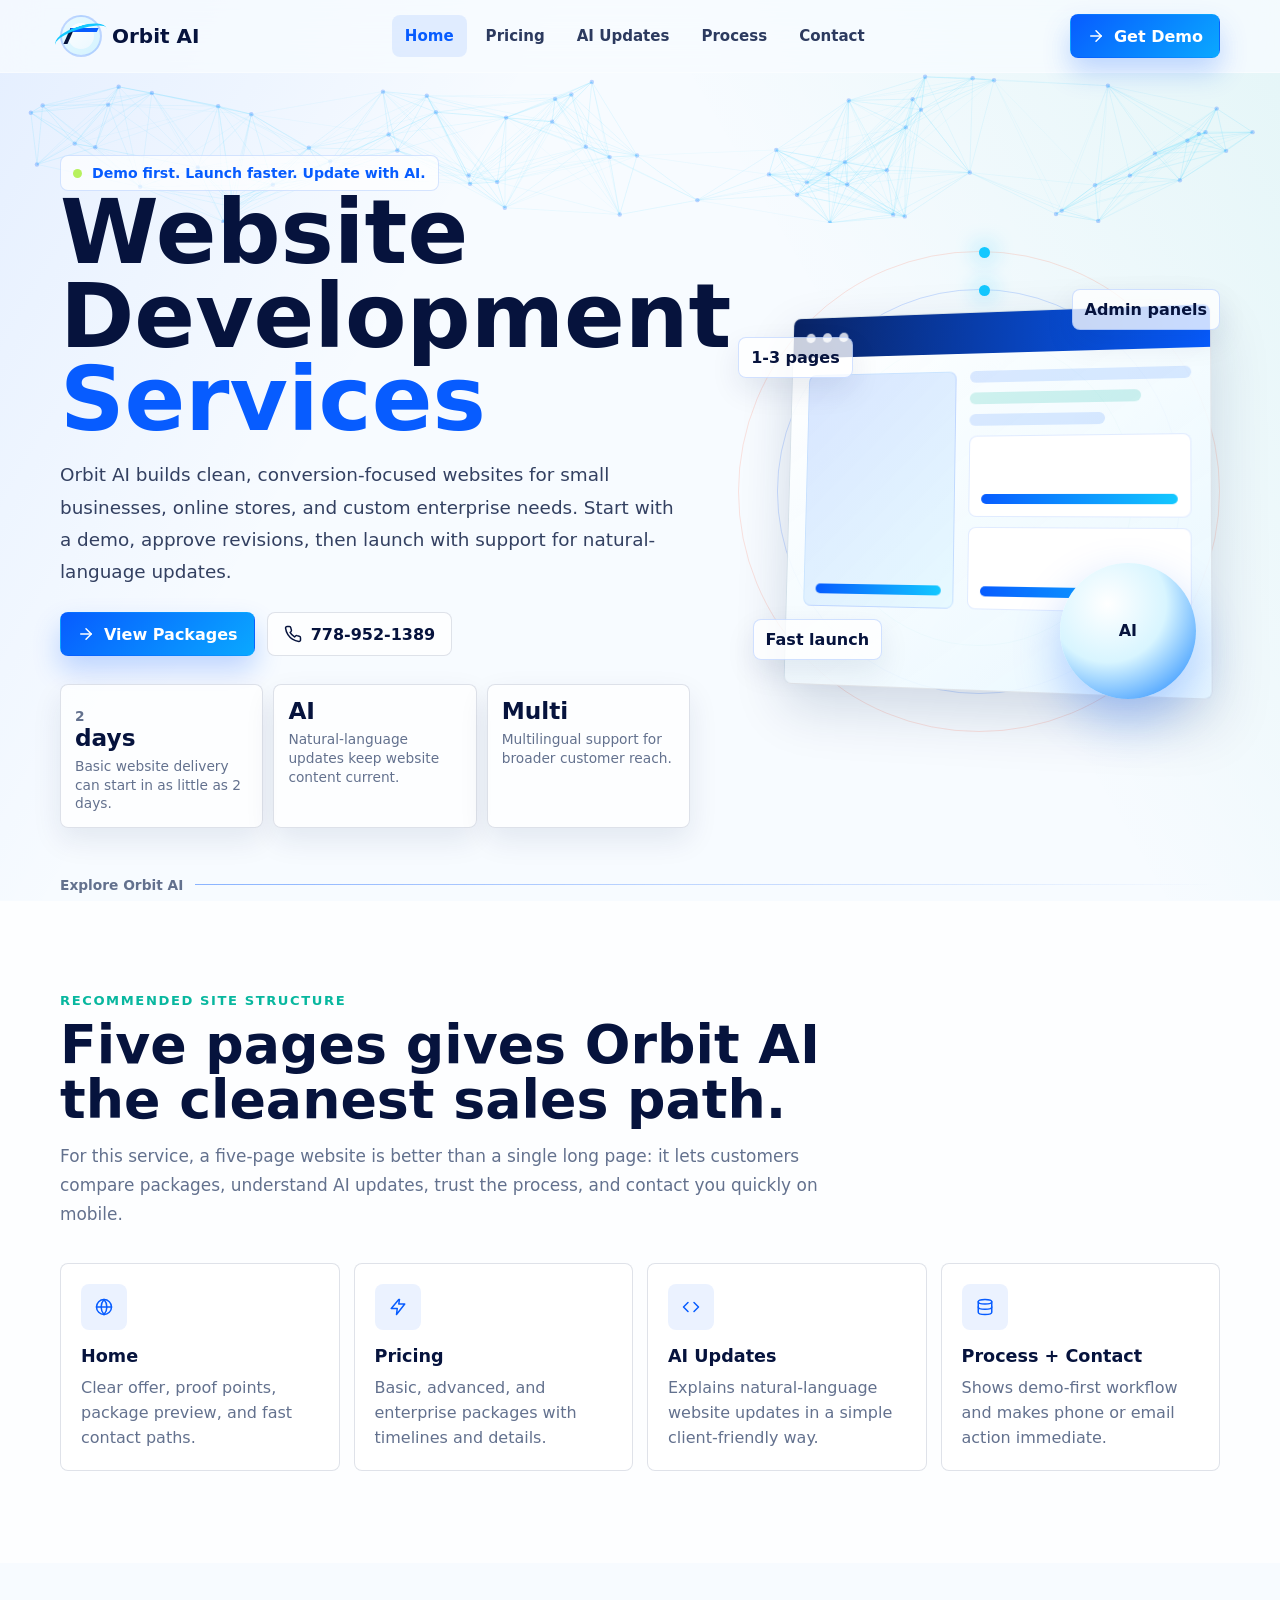
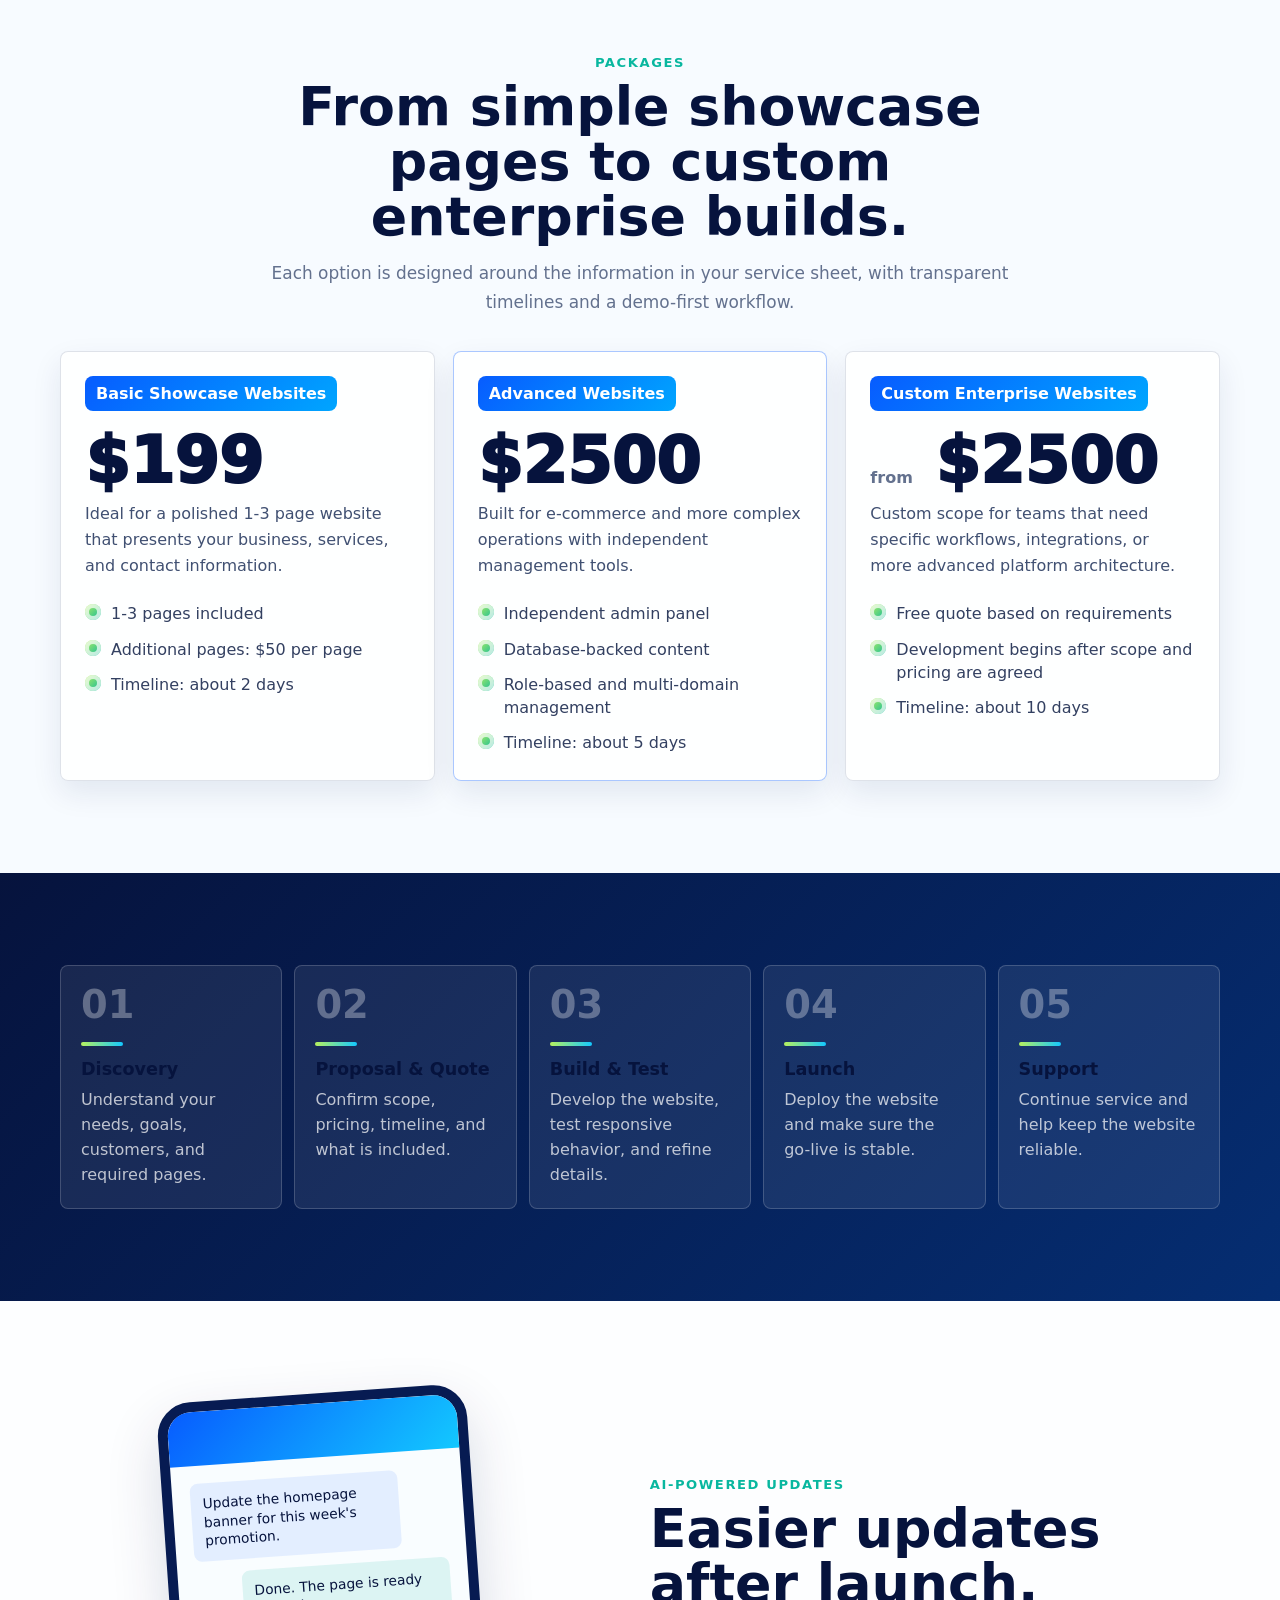
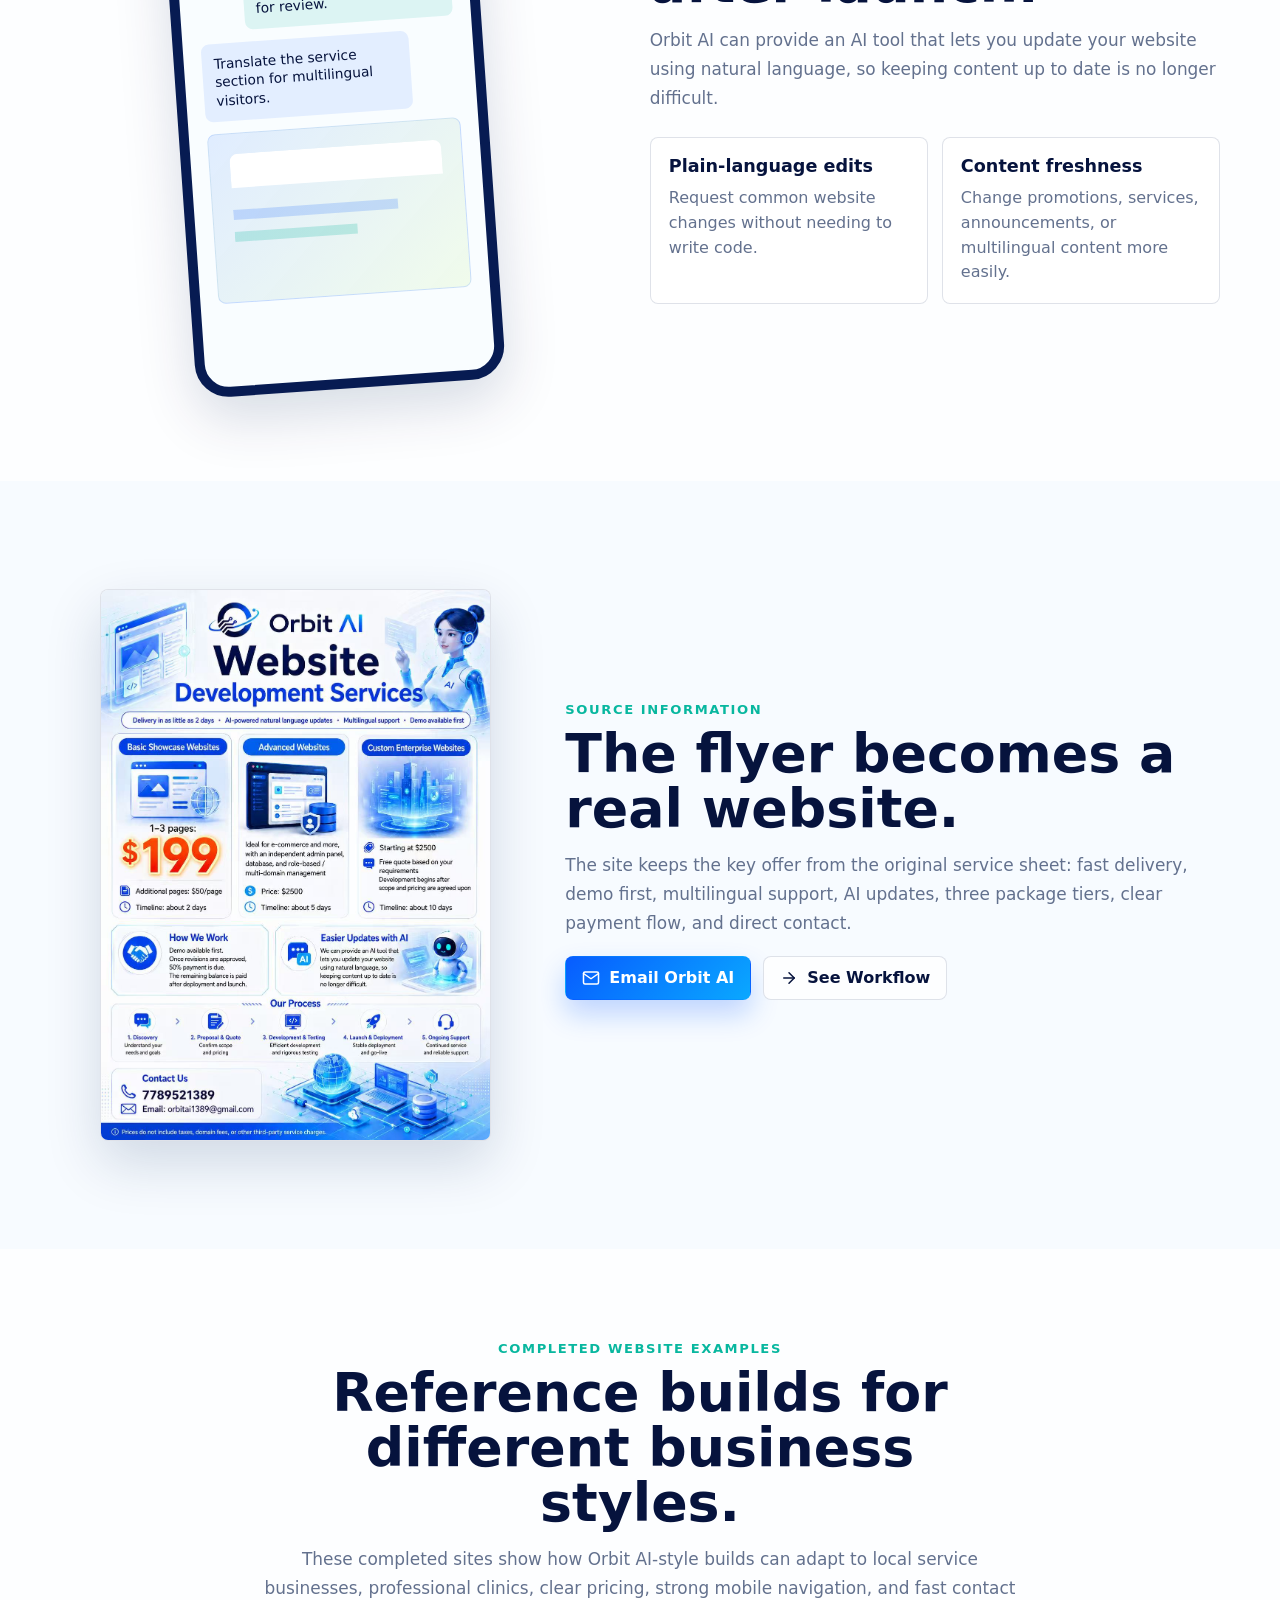
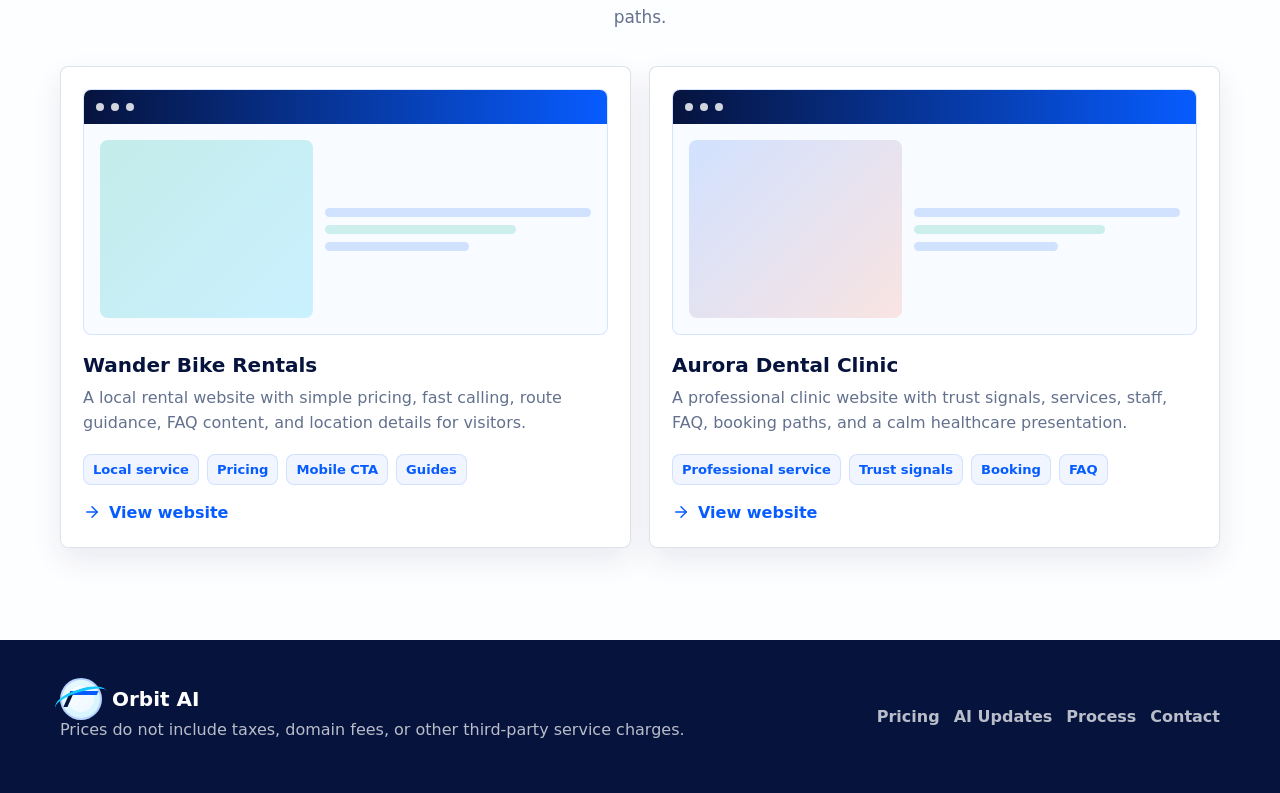
==== commit 4d684746: "Add examples and direct form submit" ====
--- a/index.html
+++ b/index.html
@@ -178,6 +178,38 @@
           </div>
         </div>
       </section>
+
+      <section class="section white">
+        <div class="container">
+          <div class="section-head center reveal">
+            <div class="kicker">Completed Website Examples</div>
+            <h2>Reference builds for different business styles.</h2>
+            <p class="lead">These completed sites show how Orbit AI-style builds can adapt to local service businesses, professional clinics, clear pricing, strong mobile navigation, and fast contact paths.</p>
+          </div>
+          <div class="examples-grid">
+            <article class="example-card reveal">
+              <div class="example-preview" aria-hidden="true">
+                <div class="example-top"><i></i><i></i><i></i></div>
+                <div class="example-screen"><div class="example-media"></div><div class="example-lines"><span></span><span></span><span></span></div></div>
+              </div>
+              <h3>Wander Bike Rentals</h3>
+              <p>A local rental website with simple pricing, fast calling, route guidance, FAQ content, and location details for visitors.</p>
+              <ul class="example-tags"><li>Local service</li><li>Pricing</li><li>Mobile CTA</li><li>Guides</li></ul>
+              <a class="mini-link" href="https://www.wanderbike.ca/" target="_blank" rel="noopener" data-icon="arrow">View website</a>
+            </article>
+            <article class="example-card dental reveal">
+              <div class="example-preview" aria-hidden="true">
+                <div class="example-top"><i></i><i></i><i></i></div>
+                <div class="example-screen"><div class="example-media"></div><div class="example-lines"><span></span><span></span><span></span></div></div>
+              </div>
+              <h3>Aurora Dental Clinic</h3>
+              <p>A professional clinic website with trust signals, services, staff, FAQ, booking paths, and a calm healthcare presentation.</p>
+              <ul class="example-tags"><li>Professional service</li><li>Trust signals</li><li>Booking</li><li>FAQ</li></ul>
+              <a class="mini-link" href="https://auroradental-clinic.vercel.app/" target="_blank" rel="noopener" data-icon="arrow">View website</a>
+            </article>
+          </div>
+        </div>
+      </section>
     </main>
 
     <footer class="footer">
--- a/styles.css
+++ b/styles.css
@@ -728,6 +728,142 @@
   margin-bottom: 0;
 }
 
+.examples-grid {
+  display: grid;
+  grid-template-columns: repeat(2, minmax(0, 1fr));
+  gap: 18px;
+}
+
+.example-card {
+  position: relative;
+  min-height: 330px;
+  padding: 22px;
+  border: 1px solid var(--line);
+  border-radius: var(--radius);
+  background: rgba(255, 255, 255, 0.84);
+  box-shadow: var(--soft-shadow);
+  overflow: hidden;
+}
+
+.example-card::before {
+  content: "";
+  position: absolute;
+  inset: 0;
+  background: linear-gradient(135deg, rgba(7, 92, 255, 0.1), rgba(183, 241, 94, 0.1));
+  opacity: 0;
+  transition: opacity 220ms ease;
+}
+
+.example-card:hover::before {
+  opacity: 1;
+}
+
+.example-card > * {
+  position: relative;
+  z-index: 1;
+}
+
+.example-preview {
+  min-height: 150px;
+  margin-bottom: 18px;
+  border: 1px solid rgba(7, 92, 255, 0.14);
+  border-radius: var(--radius);
+  background: #f8fbff;
+  overflow: hidden;
+}
+
+.example-top {
+  height: 34px;
+  display: flex;
+  align-items: center;
+  gap: 7px;
+  padding: 0 12px;
+  background: linear-gradient(90deg, #06133d, #075cff);
+}
+
+.example-top i {
+  width: 8px;
+  height: 8px;
+  border-radius: 50%;
+  background: rgba(255, 255, 255, 0.82);
+}
+
+.example-screen {
+  padding: 16px;
+  display: grid;
+  grid-template-columns: 0.8fr 1fr;
+  gap: 12px;
+  align-items: center;
+}
+
+.example-media {
+  aspect-ratio: 1.2;
+  border-radius: var(--radius);
+  background: linear-gradient(135deg, rgba(8, 183, 159, 0.22), rgba(19, 200, 255, 0.2));
+}
+
+.example-card.dental .example-media {
+  background: linear-gradient(135deg, rgba(7, 92, 255, 0.16), rgba(255, 107, 74, 0.16));
+}
+
+.example-lines {
+  display: grid;
+  gap: 8px;
+}
+
+.example-lines span {
+  height: 9px;
+  border-radius: 99px;
+  background: rgba(7, 92, 255, 0.16);
+}
+
+.example-lines span:nth-child(2) {
+  width: 72%;
+  background: rgba(8, 183, 159, 0.18);
+}
+
+.example-lines span:nth-child(3) {
+  width: 54%;
+}
+
+.example-card h3 {
+  margin-bottom: 8px;
+  color: var(--ink);
+  font-size: 1.25rem;
+}
+
+.example-card p {
+  color: var(--muted);
+  line-height: 1.6;
+}
+
+.example-tags {
+  display: flex;
+  flex-wrap: wrap;
+  gap: 8px;
+  padding: 0;
+  margin: 18px 0;
+  list-style: none;
+}
+
+.example-tags li {
+  padding: 7px 9px;
+  border: 1px solid rgba(7, 92, 255, 0.13);
+  border-radius: var(--radius);
+  color: var(--blue);
+  background: rgba(7, 92, 255, 0.06);
+  font-size: 0.82rem;
+  font-weight: 760;
+}
+
+.mini-link {
+  display: inline-flex;
+  align-items: center;
+  gap: 8px;
+  color: var(--blue);
+  font-weight: 820;
+}
+
 .split {
   display: grid;
   grid-template-columns: minmax(0, 0.95fr) minmax(320px, 1fr);
@@ -966,6 +1102,21 @@
   color: var(--muted);
   font-size: 0.86rem;
   line-height: 1.45;
+}
+
+.form-status {
+  min-height: 24px;
+  margin: 0;
+  color: var(--muted);
+  font-weight: 720;
+}
+
+.form-status.success {
+  color: #087f6d;
+}
+
+.form-status.error {
+  color: #c43b26;
 }
 
 .footer {
@@ -1323,6 +1474,10 @@
     grid-template-columns: 1fr;
   }
 
+  .examples-grid {
+    grid-template-columns: 1fr;
+  }
+
   .section {
     padding: 64px 0;
   }
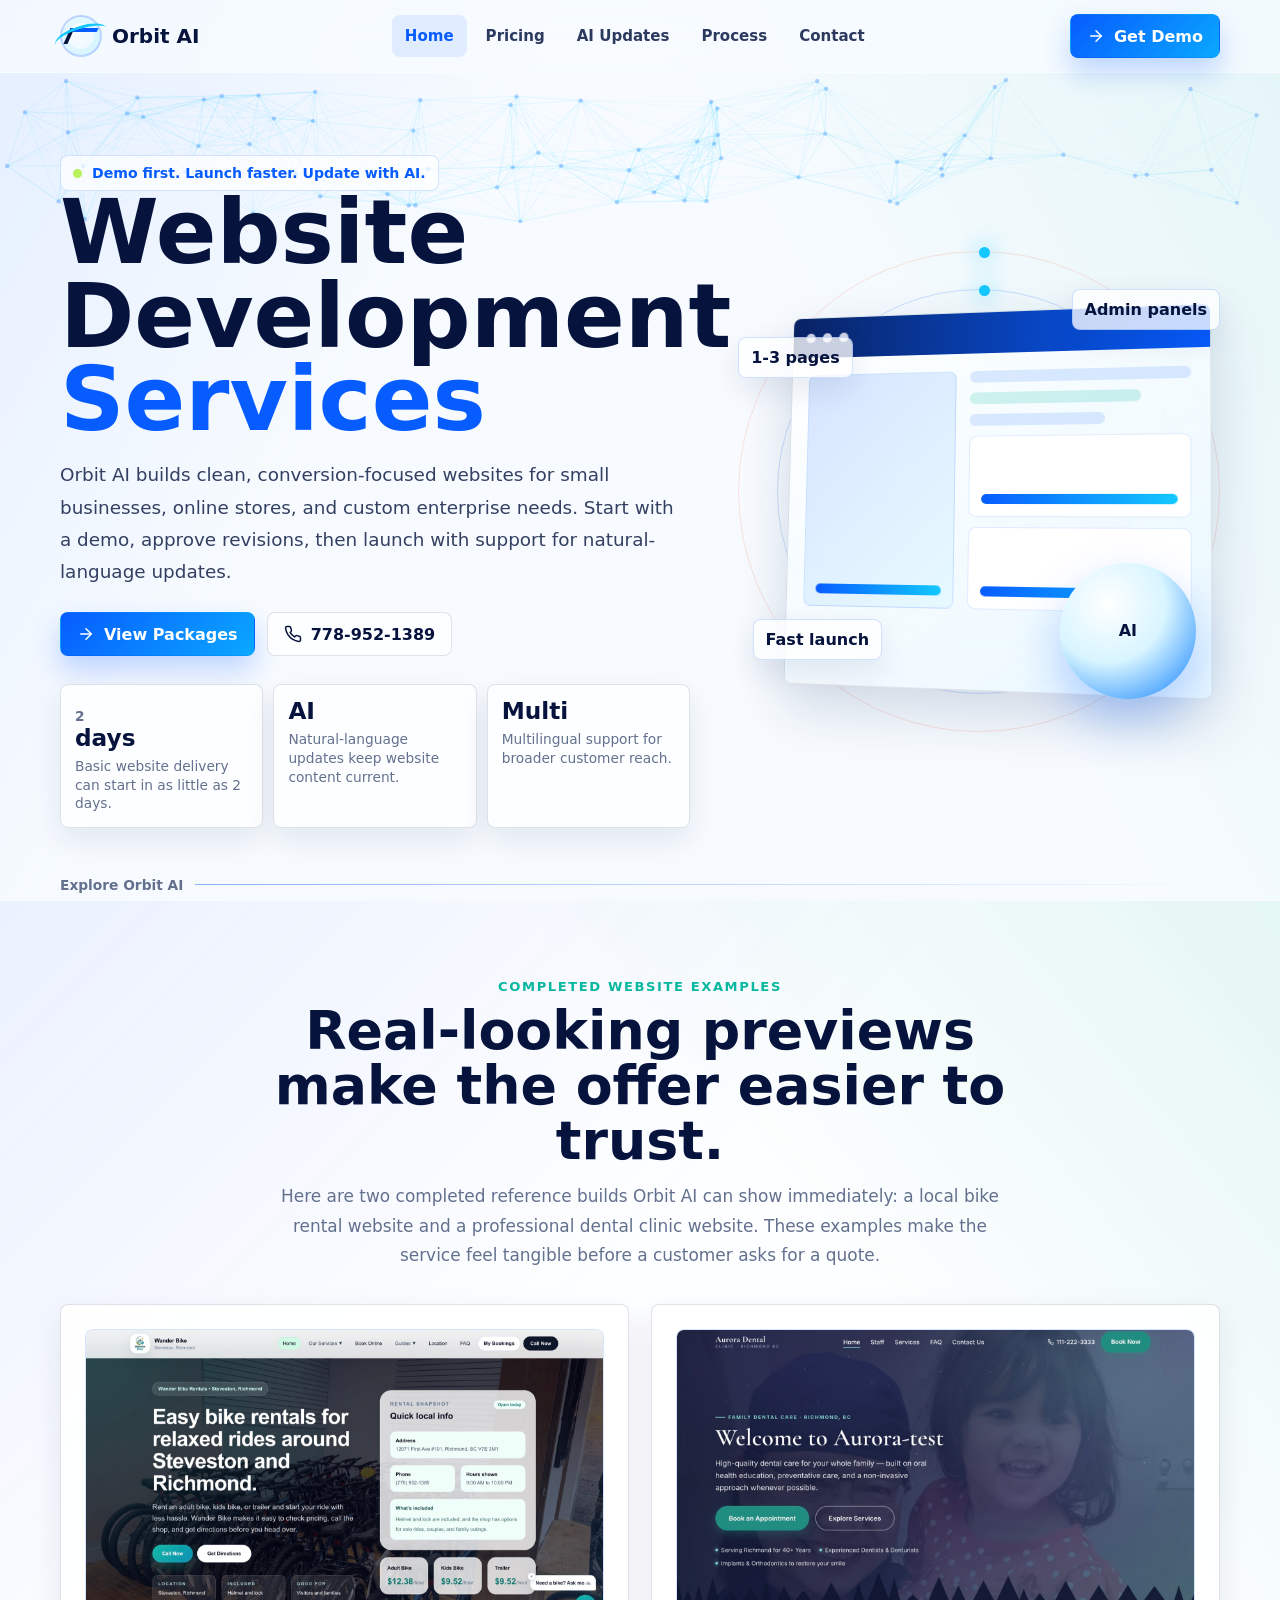
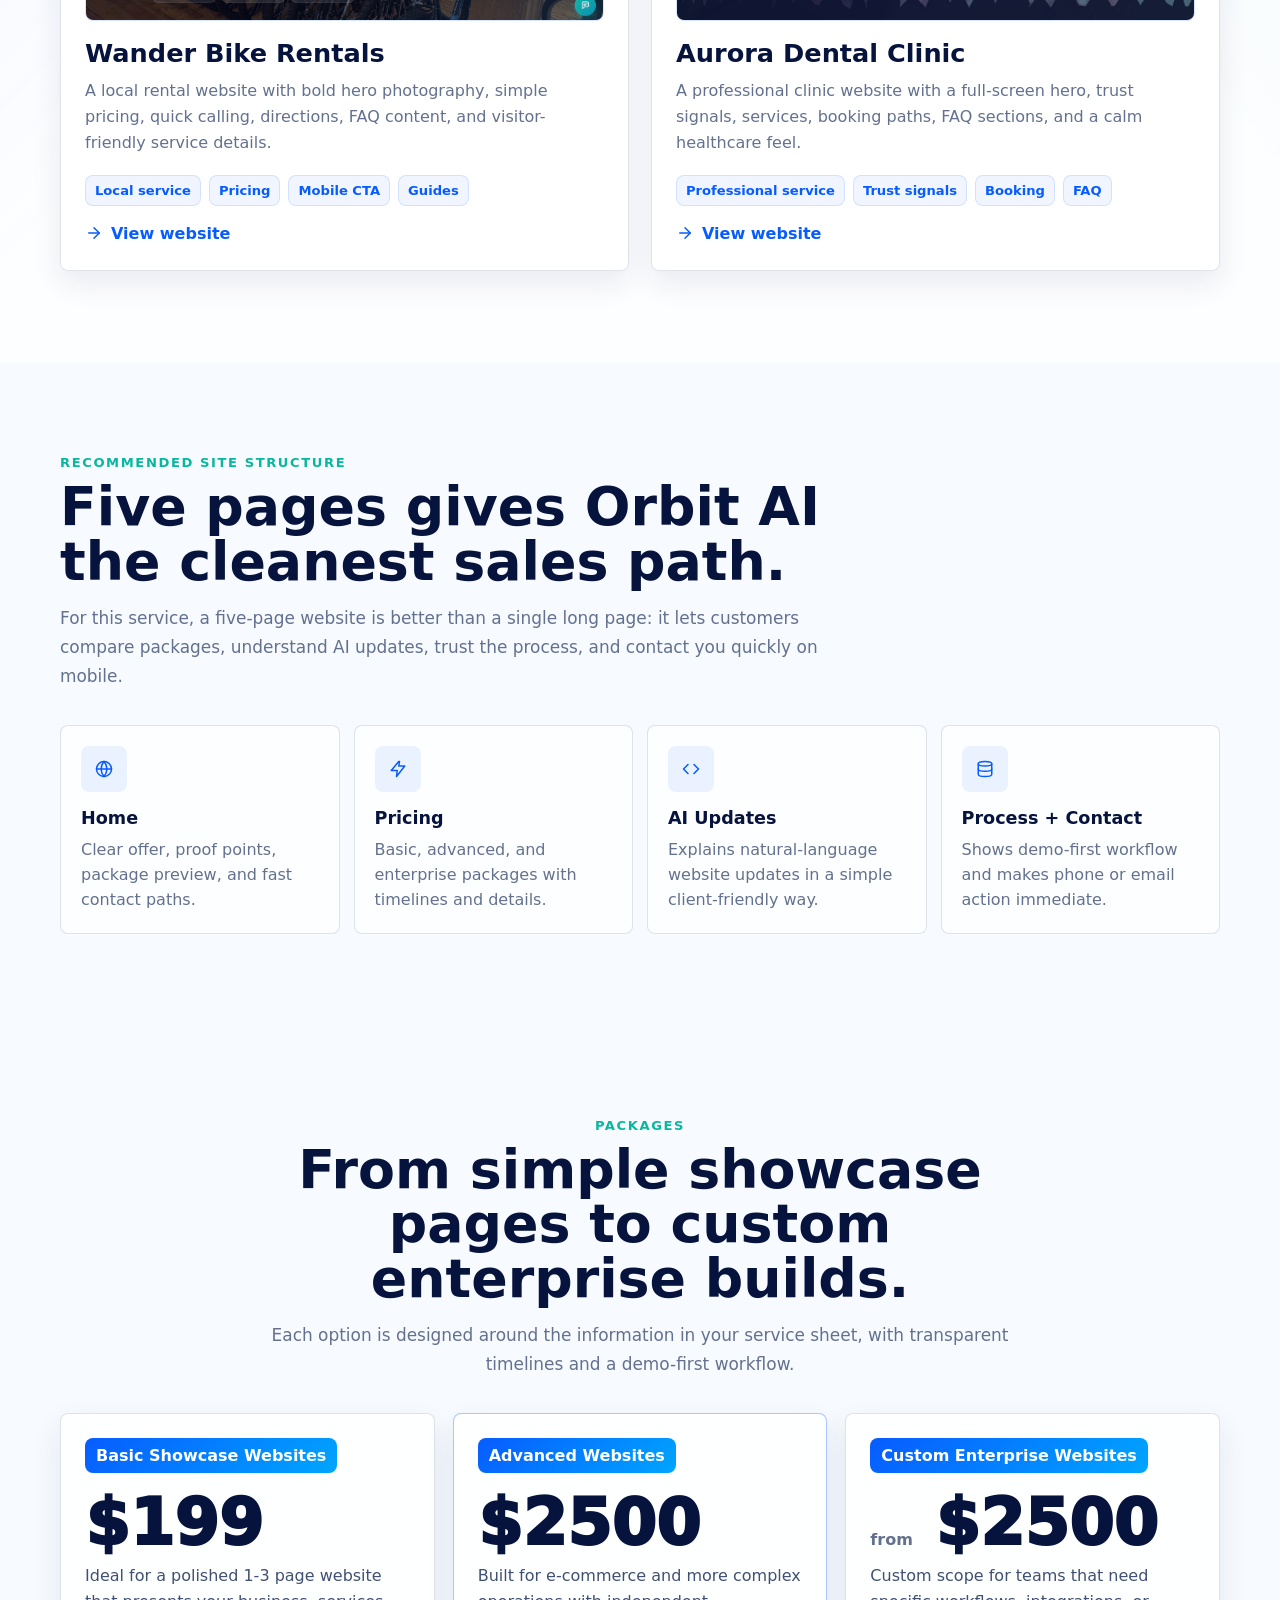
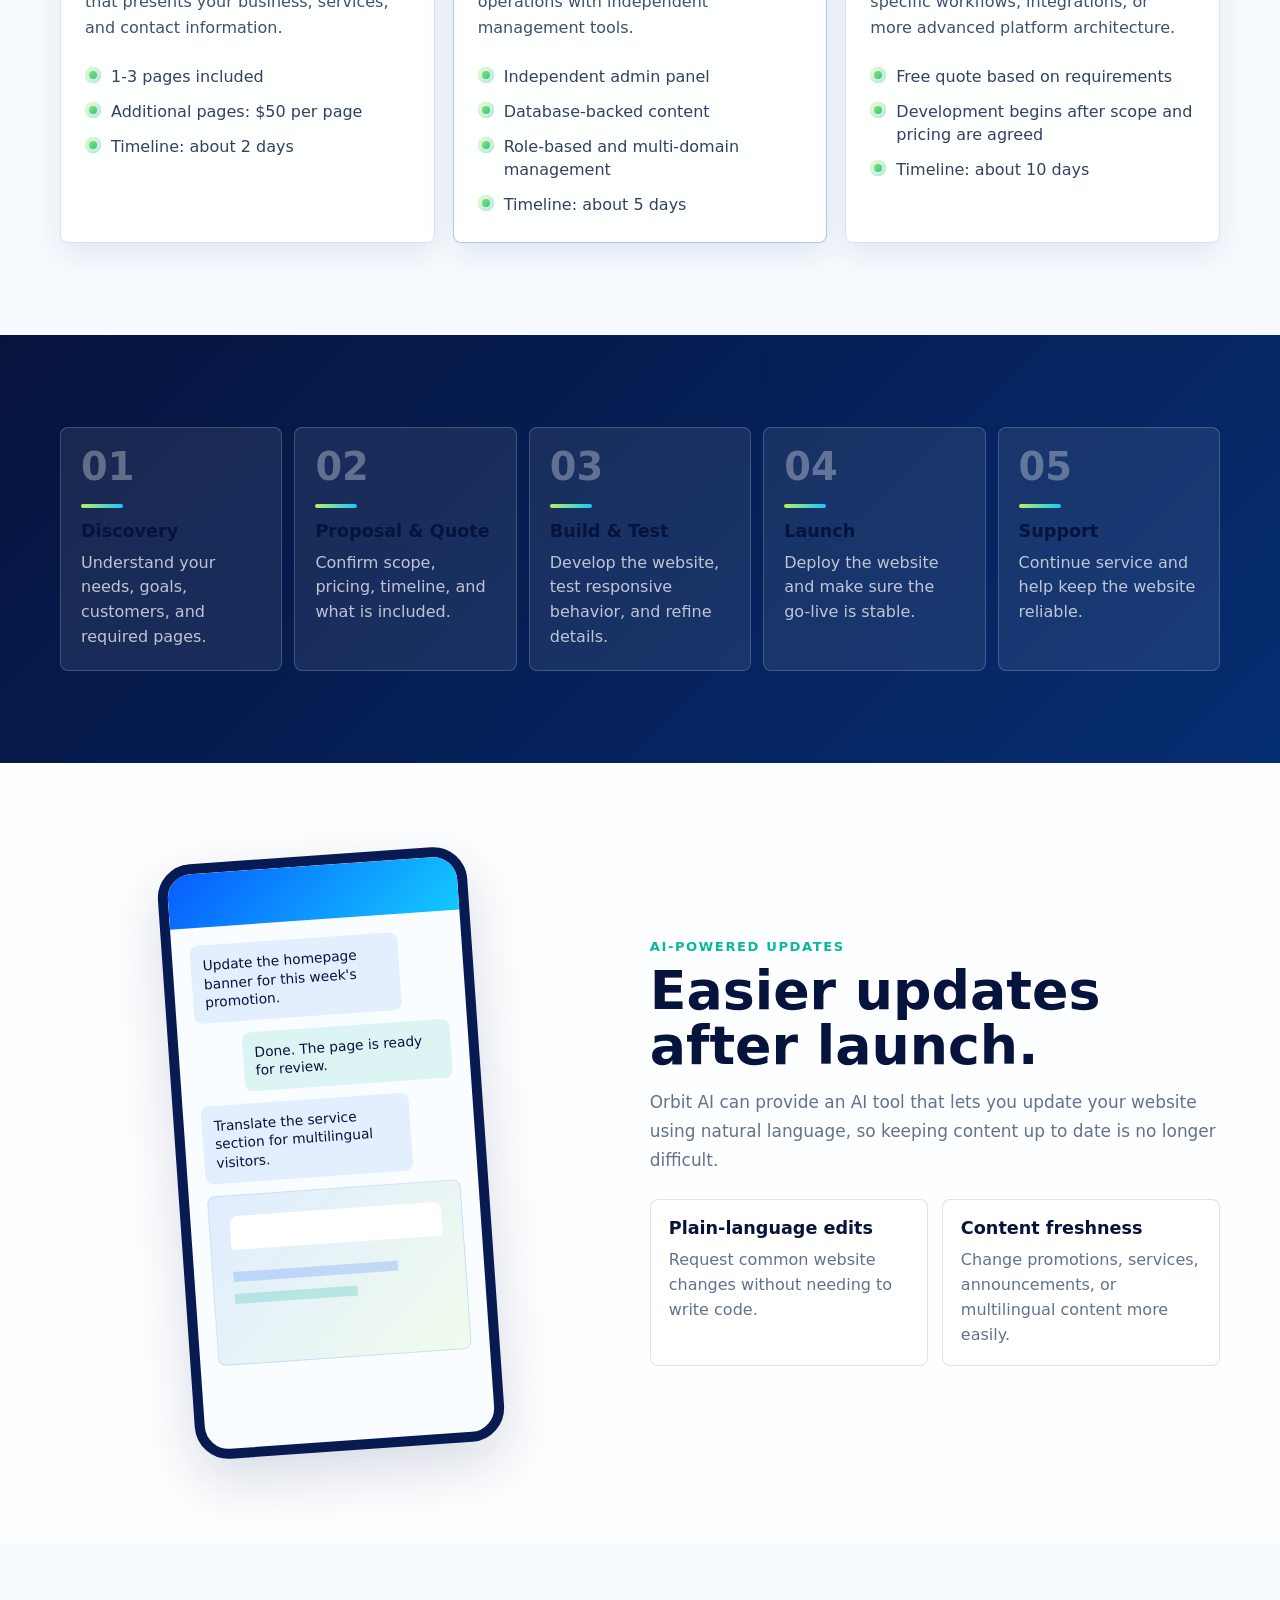
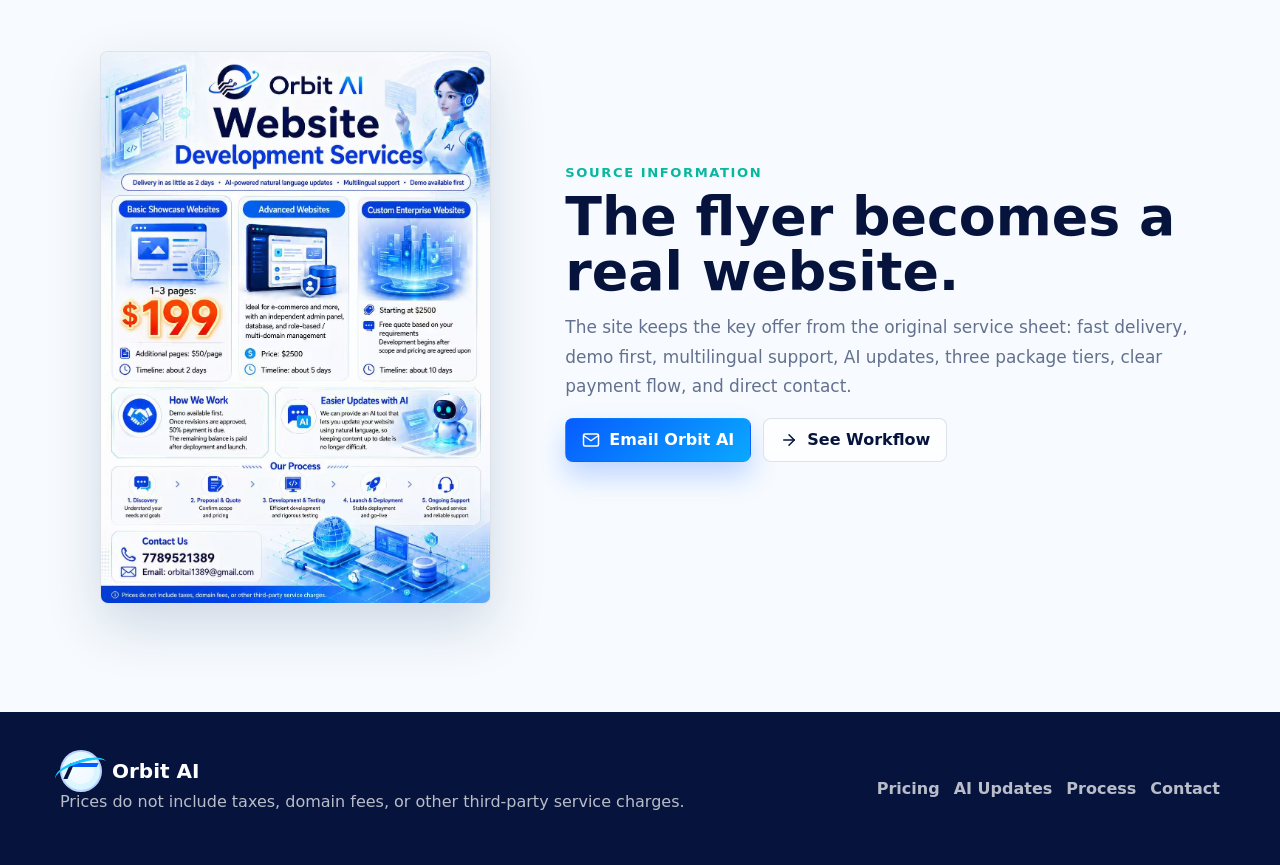
==== commit 844da86c: "Feature website examples near top" ====
--- a/index.html
+++ b/index.html
@@ -66,7 +66,37 @@
         <div class="scroll-cue"><span>Explore Orbit AI</span><span class="scroll-line"></span></div>
       </section>
 
-      <section class="section white">
+      <section class="section white examples-section">
+        <div class="container">
+          <div class="section-head center reveal">
+            <div class="kicker">Completed Website Examples</div>
+            <h2>Real-looking previews make the offer easier to trust.</h2>
+            <p class="lead">Here are two completed reference builds Orbit AI can show immediately: a local bike rental website and a professional dental clinic website. These examples make the service feel tangible before a customer asks for a quote.</p>
+          </div>
+          <div class="examples-grid featured-examples">
+            <article class="example-card reveal">
+              <a class="example-preview image-preview" href="https://www.wanderbike.ca/" target="_blank" rel="noopener" aria-label="View Wander Bike Rentals website">
+                <img src="assets/wander-bike-preview.jpg" alt="Wander Bike Rentals homepage screenshot">
+              </a>
+              <h3>Wander Bike Rentals</h3>
+              <p>A local rental website with bold hero photography, simple pricing, quick calling, directions, FAQ content, and visitor-friendly service details.</p>
+              <ul class="example-tags"><li>Local service</li><li>Pricing</li><li>Mobile CTA</li><li>Guides</li></ul>
+              <a class="mini-link" href="https://www.wanderbike.ca/" target="_blank" rel="noopener" data-icon="arrow">View website</a>
+            </article>
+            <article class="example-card dental reveal">
+              <a class="example-preview image-preview" href="https://auroradental-clinic.vercel.app/" target="_blank" rel="noopener" aria-label="View Aurora Dental Clinic website">
+                <img src="assets/aurora-dental-preview.jpg" alt="Aurora Dental Clinic homepage screenshot">
+              </a>
+              <h3>Aurora Dental Clinic</h3>
+              <p>A professional clinic website with a full-screen hero, trust signals, services, booking paths, FAQ sections, and a calm healthcare feel.</p>
+              <ul class="example-tags"><li>Professional service</li><li>Trust signals</li><li>Booking</li><li>FAQ</li></ul>
+              <a class="mini-link" href="https://auroradental-clinic.vercel.app/" target="_blank" rel="noopener" data-icon="arrow">View website</a>
+            </article>
+          </div>
+        </div>
+      </section>
+
+      <section class="section">
         <div class="container">
           <div class="section-head reveal">
             <div class="kicker">Recommended Site Structure</div>
@@ -179,37 +209,6 @@
         </div>
       </section>
 
-      <section class="section white">
-        <div class="container">
-          <div class="section-head center reveal">
-            <div class="kicker">Completed Website Examples</div>
-            <h2>Reference builds for different business styles.</h2>
-            <p class="lead">These completed sites show how Orbit AI-style builds can adapt to local service businesses, professional clinics, clear pricing, strong mobile navigation, and fast contact paths.</p>
-          </div>
-          <div class="examples-grid">
-            <article class="example-card reveal">
-              <div class="example-preview" aria-hidden="true">
-                <div class="example-top"><i></i><i></i><i></i></div>
-                <div class="example-screen"><div class="example-media"></div><div class="example-lines"><span></span><span></span><span></span></div></div>
-              </div>
-              <h3>Wander Bike Rentals</h3>
-              <p>A local rental website with simple pricing, fast calling, route guidance, FAQ content, and location details for visitors.</p>
-              <ul class="example-tags"><li>Local service</li><li>Pricing</li><li>Mobile CTA</li><li>Guides</li></ul>
-              <a class="mini-link" href="https://www.wanderbike.ca/" target="_blank" rel="noopener" data-icon="arrow">View website</a>
-            </article>
-            <article class="example-card dental reveal">
-              <div class="example-preview" aria-hidden="true">
-                <div class="example-top"><i></i><i></i><i></i></div>
-                <div class="example-screen"><div class="example-media"></div><div class="example-lines"><span></span><span></span><span></span></div></div>
-              </div>
-              <h3>Aurora Dental Clinic</h3>
-              <p>A professional clinic website with trust signals, services, staff, FAQ, booking paths, and a calm healthcare presentation.</p>
-              <ul class="example-tags"><li>Professional service</li><li>Trust signals</li><li>Booking</li><li>FAQ</li></ul>
-              <a class="mini-link" href="https://auroradental-clinic.vercel.app/" target="_blank" rel="noopener" data-icon="arrow">View website</a>
-            </article>
-          </div>
-        </div>
-      </section>
     </main>
 
     <footer class="footer">
--- a/styles.css
+++ b/styles.css
@@ -731,18 +731,45 @@
 .examples-grid {
   display: grid;
   grid-template-columns: repeat(2, minmax(0, 1fr));
-  gap: 18px;
+  gap: 22px;
+}
+
+.examples-section {
+  position: relative;
+  overflow: hidden;
+  padding-top: 78px;
+}
+
+.examples-section::before {
+  content: "";
+  position: absolute;
+  inset: 0;
+  pointer-events: none;
+  background:
+    linear-gradient(135deg, rgba(7, 92, 255, 0.08), transparent 42%),
+    linear-gradient(230deg, rgba(8, 183, 159, 0.1), transparent 36%);
+}
+
+.featured-examples {
+  position: relative;
+  z-index: 1;
 }
 
 .example-card {
   position: relative;
-  min-height: 330px;
-  padding: 22px;
+  min-height: 560px;
+  padding: 24px;
   border: 1px solid var(--line);
   border-radius: var(--radius);
   background: rgba(255, 255, 255, 0.84);
   box-shadow: var(--soft-shadow);
   overflow: hidden;
+  transition: transform 220ms ease, box-shadow 220ms ease;
+}
+
+.example-card:hover {
+  transform: translateY(-5px);
+  box-shadow: var(--shadow);
 }
 
 .example-card::before {
@@ -764,12 +791,30 @@
 }
 
 .example-preview {
-  min-height: 150px;
   margin-bottom: 18px;
   border: 1px solid rgba(7, 92, 255, 0.14);
   border-radius: var(--radius);
   background: #f8fbff;
   overflow: hidden;
+}
+
+.image-preview {
+  display: block;
+  min-height: 0;
+  aspect-ratio: 16 / 9;
+  box-shadow: inset 0 0 0 1px rgba(255, 255, 255, 0.45);
+}
+
+.image-preview img {
+  width: 100%;
+  height: 100%;
+  object-fit: cover;
+  object-position: top center;
+  transition: transform 420ms ease;
+}
+
+.example-card:hover .image-preview img {
+  transform: scale(1.035);
 }
 
 .example-top {
@@ -827,14 +872,16 @@
 }
 
 .example-card h3 {
-  margin-bottom: 8px;
+  margin-bottom: 10px;
   color: var(--ink);
-  font-size: 1.25rem;
+  font-size: clamp(1.45rem, 2vw, 2rem);
+  line-height: 1.12;
 }
 
 .example-card p {
   color: var(--muted);
-  line-height: 1.6;
+  font-size: 1rem;
+  line-height: 1.65;
 }
 
 .example-tags {
